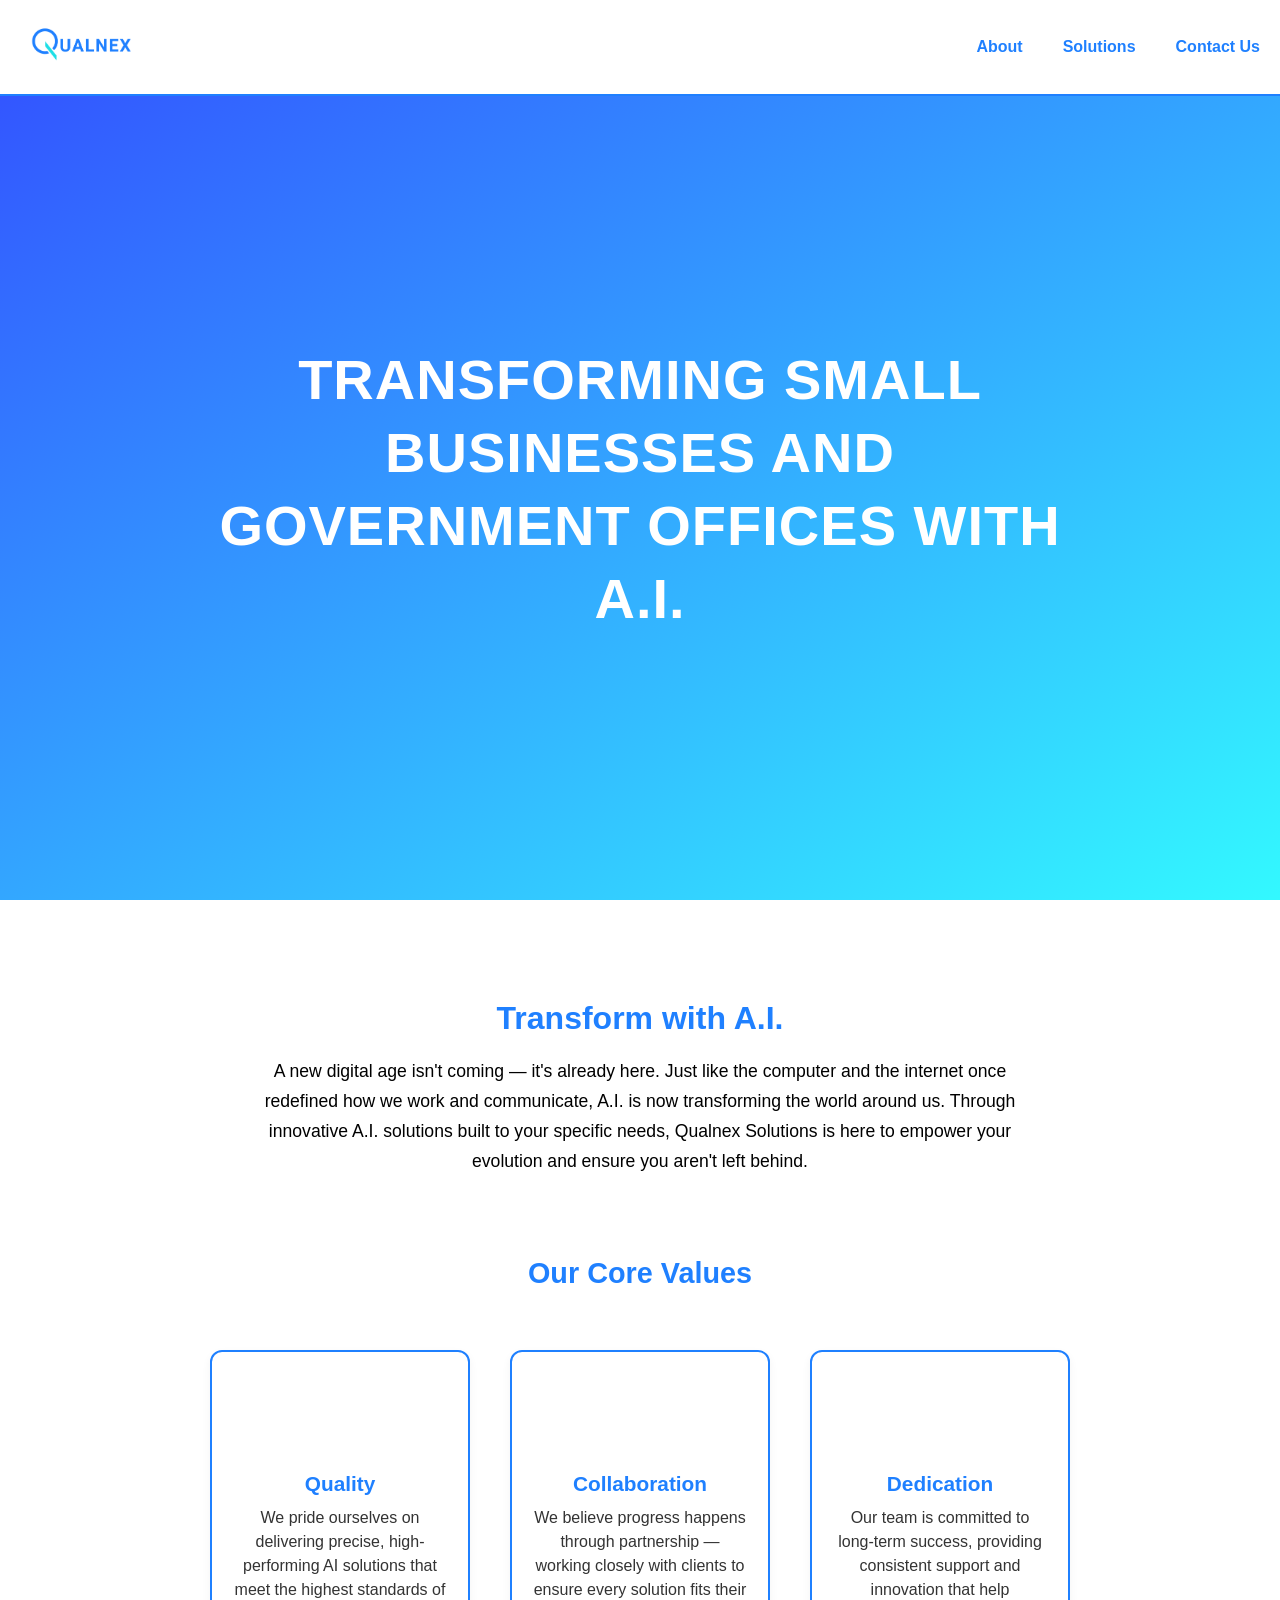
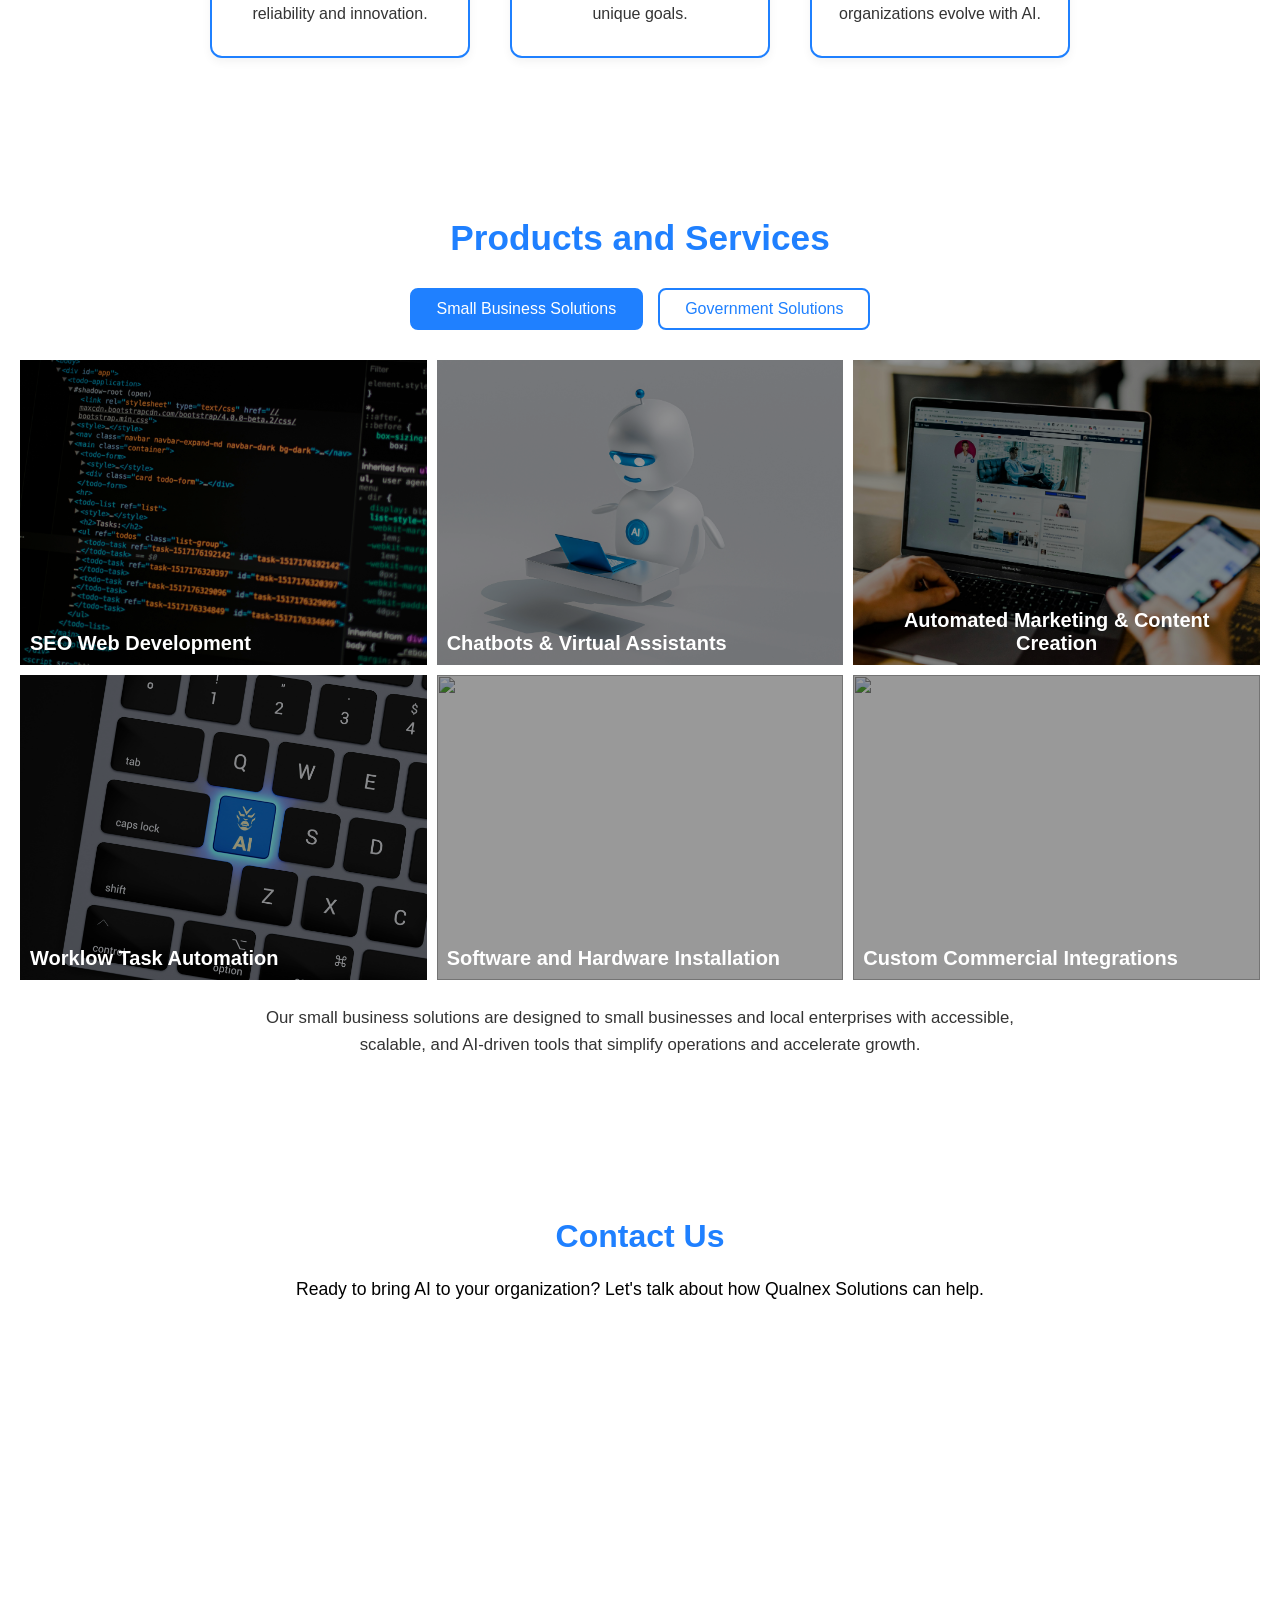
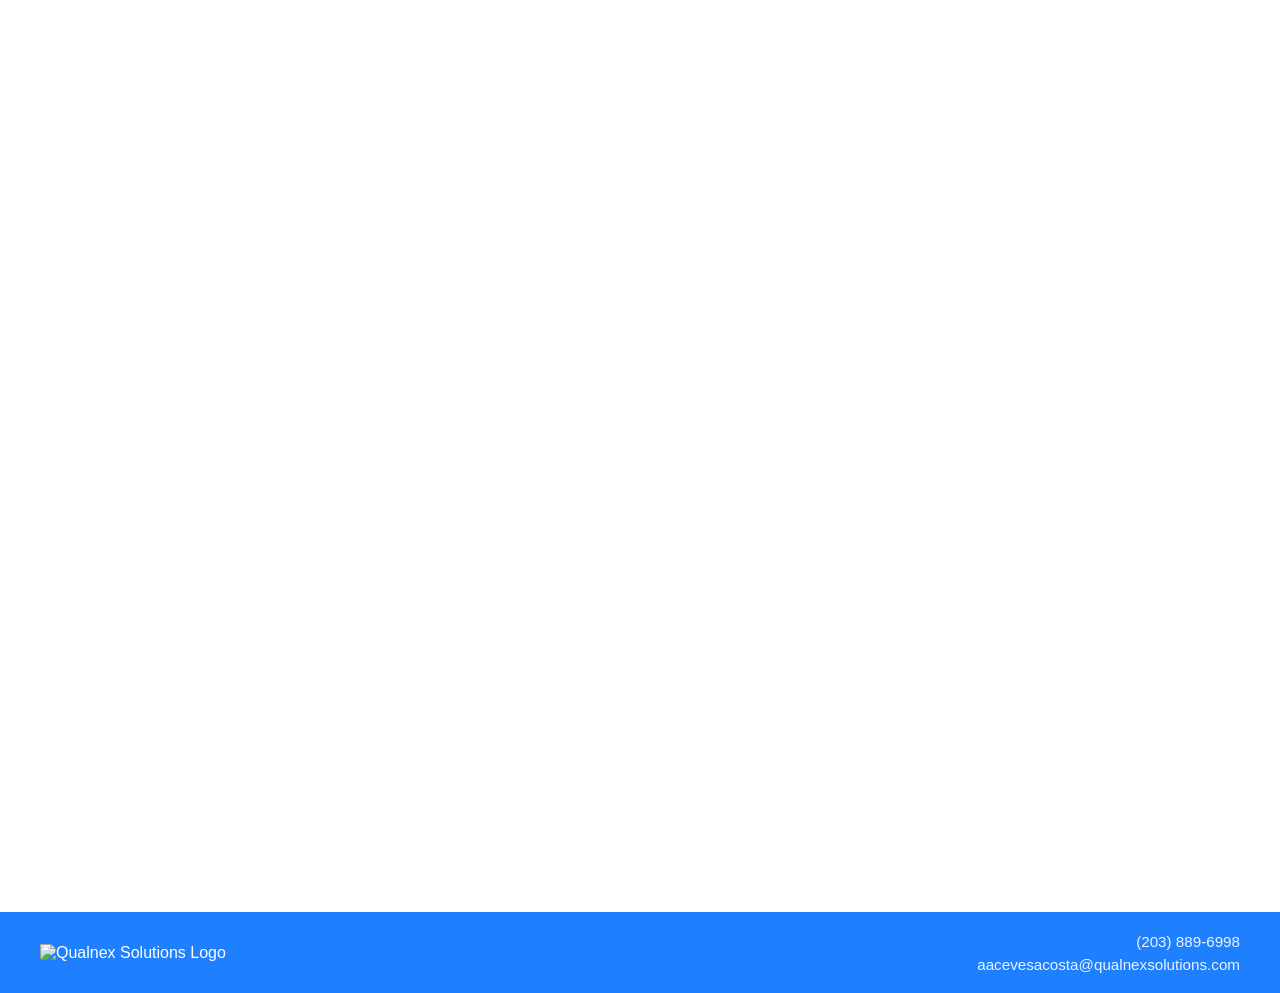
==== index.html @ d9e0ba89 "Update index.html" ====
<!DOCTYPE html>
<html lang="en">
<head>
    <meta charset="UTF-8">
    <meta name="viewport" content="width=device-width, initial-scale=1.0">
    <title>Qualnex Solutions</title>
  
    <!-- ✅ Font import -->
    <link rel="stylesheet" href="https://cdn.jsdelivr.net/gh/ArmSCII/mardoto/fonts.css">
  
    <!-- ✅ Your external stylesheet -->
    <link rel="stylesheet" href="style.css">
</head>
<body>

    <!-- ✅ Navigation Bar -->
    <nav>
      <div class="nav-logo">
        <a href="#home">
          <img src="qualnexlogo6.png" alt="Company Logo">
        </a>
      </div>
  
      <!-- 🍔 Hamburger Menu -->
      <div class="menu-toggle" id="mobile-menu">
        <span class="bar"></span>
        <span class="bar"></span>
        <span class="bar"></span>
      </div>
  
      <ul class="nav-menu">
        <li><a href="#about">About</a></li>
        <li><a href="#solutions">Solutions</a></li>
        <li><a href="#contact">Contact Us</a></li>
      </ul>
    </nav>
  
    
    <!-- ✅ Hero Section -->
    <section id="home" class="hero">
      <h1>TRANSFORMING SMALL BUSINESSES AND GOVERNMENT OFFICES WITH A.I.</h1>
      </section>
    
      <!-- ✅ Intro Section -->
      <section id = "about">
        <h2 class="about-header">Transform with A.I.</h2>
        <p class="about-text">
          A new digital age isn't coming — it's already here. 
          Just like the computer and the internet once redefined how we work and communicate, 
          A.I. is now transforming the world around us. Through innovative A.I. solutions built to your specific needs, Qualnex Solutions is here to empower your evolution and ensure you aren't left behind.
        </p>
  
        <!-- 🟦 Core Values (now part of About section) -->
        <div class="core-values">
          <h3 class="core-header">Our Core Values</h3>
  
          <div class="core-values-container">
            <!-- Quality -->
            <div class="core-value">
              <i data-lucide="award"></i>
              <h4>Quality</h4>
              <p>
                We pride ourselves on delivering precise, high-performing AI solutions that
                meet the highest standards of reliability and innovation.
              </p>
            </div>
  
            <!-- Collaboration -->
            <div class="core-value">
              <i data-lucide="users"></i>
              <h4>Collaboration</h4>
              <p>
                We believe progress happens through partnership — working closely with clients
                to ensure every solution fits their unique goals.
              </p>
            </div>
  
            <!-- Dedication -->
            <div class="core-value">
              <i data-lucide="target"></i>
              <h4>Dedication</h4>
              <p>
                Our team is committed to long-term success, providing consistent support
                and innovation that help organizations evolve with AI.
              </p>
            </div>
          </div>
        </div>
      </section>
  
      <section id="solutions" class="solutions-section">
        <h2 class="section-title">Products and Services</h2>
      
        <div class="tab-buttons">
          <button class="tab-btn active" onclick="showTab('small-business')">Small Business Solutions</button>
          <button class="tab-btn" onclick="showTab('government')">Government Solutions</button>
        </div>
      
        <!-- Small Business Solutions -->
        <div id="small-business" class="tab-content active">
          <div class="grid">
            <div class="grid-item"><img src="SB1.jpg"><div class="overlay"><span>SEO Web Development</span></div></div>
            <div class="grid-item"><img src="SB2.jpg"><div class="overlay"><span>Chatbots & Virtual Assistants</span></div></div>
            <div class="grid-item"><img src="SB3.jpg"><div class="overlay"><span>Automated Marketing & Content Creation</span></div></div>
            <div class="grid-item"><img src="SB4.jpg"><div class="overlay"><span>Worklow Task Automation</span></div></div>
            <div class="grid-item"><img src="SB5.jpg"><div class="overlay"><span>Software and Hardware Installation</span></div></div>
            <div class="grid-item"><img src="smallbusiness.jpg"><div class="overlay"><span>Custom Commercial Integrations</span></div></div>
          </div>
      
          <p class="description">
            Our small business solutions are designed to small businesses and local enterprises with accessible, scalable, and AI-driven tools that simplify operations and accelerate growth.
          </p>
        </div>
      
        <!-- Government Solutions -->
        <div id="government" class="tab-content">
          <div class="grid">
            <div class="grid-item"><img src="G1.jpg"><div class="overlay"><span>Automated Records Management</span></div></div>
            <div class="grid-item"><img src="G2.jpg"><div class="overlay"><span>A.I. Training Courses</span></div></div>
            <div class="grid-item"><img src="G3.jpg"><div class="overlay"><span>Cloud Data Management</span></div></div>
            <div class="grid-item"><img src="SB4.jpg"><div class="overlay"><span>Workflow Task Automation</span></div></div>
            <div class="grid-item"><img src="SB5.jpg"><div class="overlay"><span>Electronics and Hardware Procurement</span></div></div>
            <div class="grid-item"><img src="government.jpg"><div class="overlay"><span>Custom Federal Integrations</span></div></div>
          </div>
      
          <p class="description">
            Our government solutions leverage advanced automation, data security, and efficiency tools to streamline public service delivery and modernize operational infrastructure. We are also capable of delivering supply chain solutions for procurement of hardware and electronics.
          </p>
        </div>
      </section>
      
      <script>
        function showTab(tabName) {
          const tabs = document.querySelectorAll('.tab-content');
          const buttons = document.querySelectorAll('.tab-btn');
          
          tabs.forEach(tab => tab.classList.remove('active'));
          buttons.forEach(btn => btn.classList.remove('active'));
          
          document.getElementById(tabName).classList.add('active');
          event.target.classList.add('active');
        }
      </script>
  
  
      <!-- ✅ Contact Section -->
      <section id="contact" class="contact-section">
        <h2>Contact Us</h2>
        <p>
          Ready to bring AI to your organization? Let's talk about how Qualnex Solutions can help.
        </p>
  
        <div class="form-container">
          <iframe 
            src="https://docs.google.com/forms/d/e/1FAIpQLSccNahnPJWyBFLgOjuCUVl4hDj7IgmRnWN1Cm4XJrHPP1AEHA/viewform?embedded=true"
            frameborder="0"
            marginheight="0" 
            marginwidth="0"
            loading="lazy"
            allowfullscreen>
          </iframe>
        </div>
      </section>
  
      <!-- ✅ Footer -->
      <footer>
        <div class="footer-content">
          <div class="footer-logo">
            <img src="images/qualnexlogo6.png" alt="Qualnex Solutions Logo">
          </div>
          <div class="footer-contact">
            <p><i data-lucide="phone"></i> (203) 889-6998</p>
            <p><i data-lucide="mail"></i> aacevesacosta@qualnexsolutions.com</p>
          </div>
        </div>
      </footer>
    
      <script src="https://unpkg.com/lucide@latest"></script>
      <script>
        lucide.createIcons();
      </script>
  
      <script>
        const mobileMenu = document.getElementById('mobile-menu');
        const navMenu = document.querySelector('.nav-menu');
  
        mobileMenu.addEventListener('click', () => {
          mobileMenu.classList.toggle('active');
          navMenu.classList.toggle('active');
        });
  
        document.querySelectorAll('.nav-menu a').forEach(link => {
          link.addEventListener('click', () => {
            mobileMenu.classList.remove('active');
            navMenu.classList.remove('active');
          });
        });
      </script>
  
  </body>
  </html>
---- style.css ----
/* =============================
   🌐 Qualnex Solutions Stylesheet
   ============================= */

/* Reset */
* {
    margin: 0;
    padding: 0;
    box-sizing: border-box;
  }
  
  html {
    scroll-behavior: smooth;
  }
  
  body {
    font-family: "Mardoto", -apple-system, BlinkMacSystemFont, "Segoe UI", Roboto, Helvetica, Arial, sans-serif;
    background-color: white;
    color: #000;
  }
  
  /* ✅ Navigation Bar */
  nav {
    display: flex;
    align-items: center;
    justify-content: space-between;
    background-color: white;
    padding: 10px 20px;
    border-bottom: 2px solid #1f80ff;
    position: fixed;
    top: 0;
    left: 0;
    width: 100%;
    z-index: 1000;
  }
  
  .nav-logo img {
    height: 70px;
    width: auto;
  }
  
  /* ✅ Navigation Links */
  .nav-menu {
    display: flex;
    align-items: center;
    gap: 40px;
    list-style: none;
    margin: 0;
    padding: 0;
  }
  
  .nav-menu a {
    text-decoration: none;
    color: #1f80ff;
    font-weight: 600;
    font-size: 1rem;
    transition: color 0.3s ease, border-bottom 0.3s ease;
    border-bottom: 2px solid transparent;
    padding-bottom: 3px;
  }
  
  .nav-menu a:hover {
    color: #1edfe6;
    border-bottom: 2px solid #1edfe6;
  }
  
  /* ✅ Hamburger Menu */
  .menu-toggle {
    display: none;
    flex-direction: column;
    cursor: pointer;
    gap: 5px;
  }
  
  .bar {
    height: 3px;
    width: 25px;
    background-color: #1f80ff;
    border-radius: 5px;
    transition: all 0.3s ease;
  }
  
  /* ✅ Responsive Navigation */
  @media (max-width: 768px) {
    .menu-toggle {
      display: flex;
    }
  
    .nav-menu {
      position: absolute;
      top: 80px;
      left: 0;
      width: 100%;
      background-color: white;
      flex-direction: column;
      align-items: center;
      gap: 20px;
      padding: 20px 0;
      border-top: 2px solid #1f80ff;
      display: none;
    }
  
    .nav-menu.active {
      display: flex;
    }
  
    .menu-toggle.active .bar:nth-child(2) {
      opacity: 0;
    }
  
    .menu-toggle.active .bar:nth-child(1) {
      transform: translateY(8px) rotate(45deg);
    }
  
    .menu-toggle.active .bar:nth-child(3) {
      transform: translateY(-8px) rotate(-45deg);
    }
  }
  
  /* ✅ Hero Section */
  .hero {
    margin-top: 80px;
    position: relative;
    width: 100%;
    height: calc(100vh - 80px);
    display: flex;
    flex-direction: column;
    justify-content: center;
    align-items: center;
    text-align: center;
    padding: 0 20px;
    overflow: hidden;
  }
  
  /* Background image layer */
  .hero::after {
    content: "";
    position: absolute;
    inset: 0;
    background-image: url("images/websitebannerQS_NASA.jpg");
    background-size: cover;
    background-position: center;
    filter: brightness(2);
    z-index: 0;
  }
  
  /* Gradient overlay */
  .hero::before {
    content: "";
    position: absolute;
    inset: 0;
    background: linear-gradient(to bottom right, rgba(0, 42, 255, 0.8), rgba(0, 247, 255, 0.8));
    z-index: 1;
    pointer-events: none;
  }
  
  /* Hero text */
  .hero h1 {
    position: relative;
    z-index: 2;
    color: white;
    font-size: 3.5rem;
    font-weight: 800;
    letter-spacing: 1px;
    max-width: 900px;
    line-height: 1.3;
    text-transform: uppercase;
  }
  
  @media (max-width: 900px) {
    .hero h1 {
      font-size: 2.2rem;
      line-height: 1.4;
    }
  }
  
  /* ✅ About Section */
  #about {
    background-color: white;
    padding: 100px 20px;
    text-align: center;
    max-width: 900px;
    margin: 0 auto;
  }
  
  .about-header {
    color: #1f80ff;
    font-size: 2rem;
    margin-bottom: 20px;
  }
  
  .about-text {
    color: #000;
    font-size: 1.1rem;
    line-height: 1.7;
    max-width: 800px;
    margin: 0 auto;
  }
  
  .core-values {
    margin-top: 80px;
  }
  
  @media (max-width: 768px) {
    .core-values {
      margin-top: 50px;
    }
  }
  
  /* ✅ Core Values */
  .core-header {
    font-size: 1.8rem;
    color: #1f80ff;
    margin-bottom: 60px;
  }
  
  .core-values-container {
    display: flex;
    justify-content: space-around;
    flex-wrap: wrap;
    gap: 40px;
  }
  
  .core-value {
    flex: 1;
    max-width: 300px;
    min-width: 250px;
    background-color: #fff;
    border: 2px solid #1f80ff;
    border-radius: 12px;
    padding: 30px 20px;
    box-shadow: 0 4px 10px rgba(0, 0, 0, 0.05);
    transition: transform 0.3s ease, box-shadow 0.3s ease, border-color 0.3s ease;
    display: flex;
    flex-direction: column;
    align-items: center;
    justify-content: center;
    text-align: center;
  }
  
  .core-value:hover {
    transform: translateY(-5px);
    box-shadow: 0 8px 20px rgba(0, 0, 0, 0.1);
    border-color: #1edfe6;
  }
  
  .core-value i[data-lucide] {
    width: 70px;
    height: 70px;
    stroke: #1f80ff;
    stroke-width: 2;
    margin-bottom: 20px;
  }
  
  .core-value h4 {
    font-size: 1.3rem;
    color: #1f80ff;
    margin-bottom: 10px;
  }
  
  .core-value p {
    font-size: 1rem;
    color: #333;
    line-height: 1.5;
  }
  
  @media (max-width: 768px) {
    .core-values-container {
      flex-direction: column;
      align-items: center;
    }
  
    .core-value {
      max-width: 90%;
    }
  }
  
  /* ✅ Solutions Section */
  .solutions-section {
    background-color: white;
    padding: 60px 20px;
    text-align: center;
  }
  
  .section-title {
    color: #1f80ff;
    font-size: 2.2rem;
    margin-bottom: 30px;
  }
  
  /* Tab Buttons */
  .tab-buttons {
    margin-bottom: 30px;
    display: flex;
    justify-content: center;
    flex-wrap: wrap;
    gap: 15px;
  }
  
  .tab-btn {
    background-color: transparent;
    border: 2px solid #1f80ff;
    color: #1f80ff;
    padding: 10px 25px;
    font-size: 1rem;
    cursor: pointer;
    border-radius: 8px;
    transition: all 0.3s ease;
  }
  
  .tab-btn.active,
  .tab-btn:hover {
    background-color: #1f80ff;
    color: white;
  }
  
  /* Tab Content */
  .tab-content {
    display: none;
  }
  
  .tab-content.active {
    display: block;
  }
  
  /* Grid Layout */
  .grid {
    display: grid;
    grid-template-columns: repeat(3, 1fr);
    gap: 10px;
    margin-bottom: 25px;
  }
  
  .grid-item {
    position: relative;
    overflow: hidden;
    border-radius: 0px;
    aspect-ratio: 4 / 3;
  }
  
  .grid-item img {
    width: 100%;
    height: 100%;
    object-fit: cover;
    display: block;
  }
  
  .overlay {
    position: absolute;
    bottom: 0;
    left: 0;
    width: 100%;
    height: 100%;
    background: rgba(0, 0, 0, 0.4);
    color: white;
    display: flex;
    align-items: flex-end;
    justify-content: flex-start;
    padding: 10px;
    font-size: 1.25rem;
    font-weight: bold;
    transition: background 0.3s ease;
  }
  
  .grid-item:hover .overlay {
    background: rgba(0, 0, 0, 0.6);
  }
  
  .description {
    max-width: 800px;
    margin: 0 auto;
    color: #333;
    font-size: 1.05rem;
    line-height: 1.6;
  }
  
  /* Responsive Layout */
  @media (max-width: 992px) {
    .grid {
      grid-template-columns: repeat(2, 1fr);
    }
  
    .section-title {
      font-size: 2rem;
    }
  
    .tab-btn {
      font-size: 0.95rem;
      padding: 8px 20px;
    }
  }
  
  @media (max-width: 600px) {
    .tab-buttons {
      display: grid;
      grid-template-columns: 1fr 1fr;
      gap: 10px;
      max-width: 500px;
      margin: 0 auto 30px;
    }
  
    .tab-btn {
      width: 100%;
      font-size: 1rem;
      padding: 12px 0;
      border-radius: 10px;
    }
  
    .grid {
      grid-template-columns: 1fr;
    }
  
    .section-title {
      font-size: 1.7rem;
    }
  
    .description {
      font-size: 1rem;
      padding: 0 10px;
    }
  }
  
  /* ✅ Contact Section */
  .contact-section {
    background-color: white;
    padding: 100px 20px;
    text-align: center;
  }
  
  .contact-section h2 {
    color: #1f80ff;
    font-size: 2rem;
    margin-bottom: 20px;
  }
  
  .contact-section p {
    color: #000;
    font-size: 1.1rem;
    max-width: 700px;
    margin: 0 auto 40px auto;
    line-height: 1.6;
  }
  
  /* Form Container */
  .form-container {
    position: relative;
    width: 100%;
    max-width: 800px;
    margin: 0 auto;
    aspect-ratio: 3 / 4;
    overflow: hidden;
    border-radius: 10px;
  }
  
  .form-container iframe {
    position: absolute;
    top: 0;
    left: 0;
    width: 100%;
    height: 100%;
    border: none;
  }
  
  @media (max-width: 768px) {
    .form-container {
      aspect-ratio: 3 / 5;
    }
  }
  
  @media (max-width: 480px) {
    .form-container {
      aspect-ratio: 2 / 3;
    }
  }
  
  /* ✅ Footer */
  footer {
    background-color: #1f80ff;
    color: white;
    padding: 15px 20px;
    border-top: 2px solid white;
  }
  
  .footer-content {
    display: flex;
    justify-content: space-between;
    align-items: center;
    max-width: 1200px;
    margin: 0 auto;
  }
  
  .footer-logo img {
    height: 60px;
    width: auto;
  }
  
  .footer-contact {
    text-align: right;
  }
  
  .footer-contact p {
    margin: 5px 0;
    display: flex;
    align-items: center;
    justify-content: flex-end;
    gap: 10px;
    font-size: 0.95rem;
    font-weight: 400;
    opacity: 0.9;
  }
  
  .footer-contact i[data-lucide] {
    width: 18px;
    height: 18px;
    stroke: white;
    stroke-width: 2;
    opacity: 0.9;
  }
  
  @media (max-width: 600px) {
    .footer-content {
      flex-direction: column;
      text-align: center;
      gap: 10px;
    }
  
    .footer-contact {
      text-align: center;
    }
  }
  
  section {
    scroll-margin-top: 80px;
  }
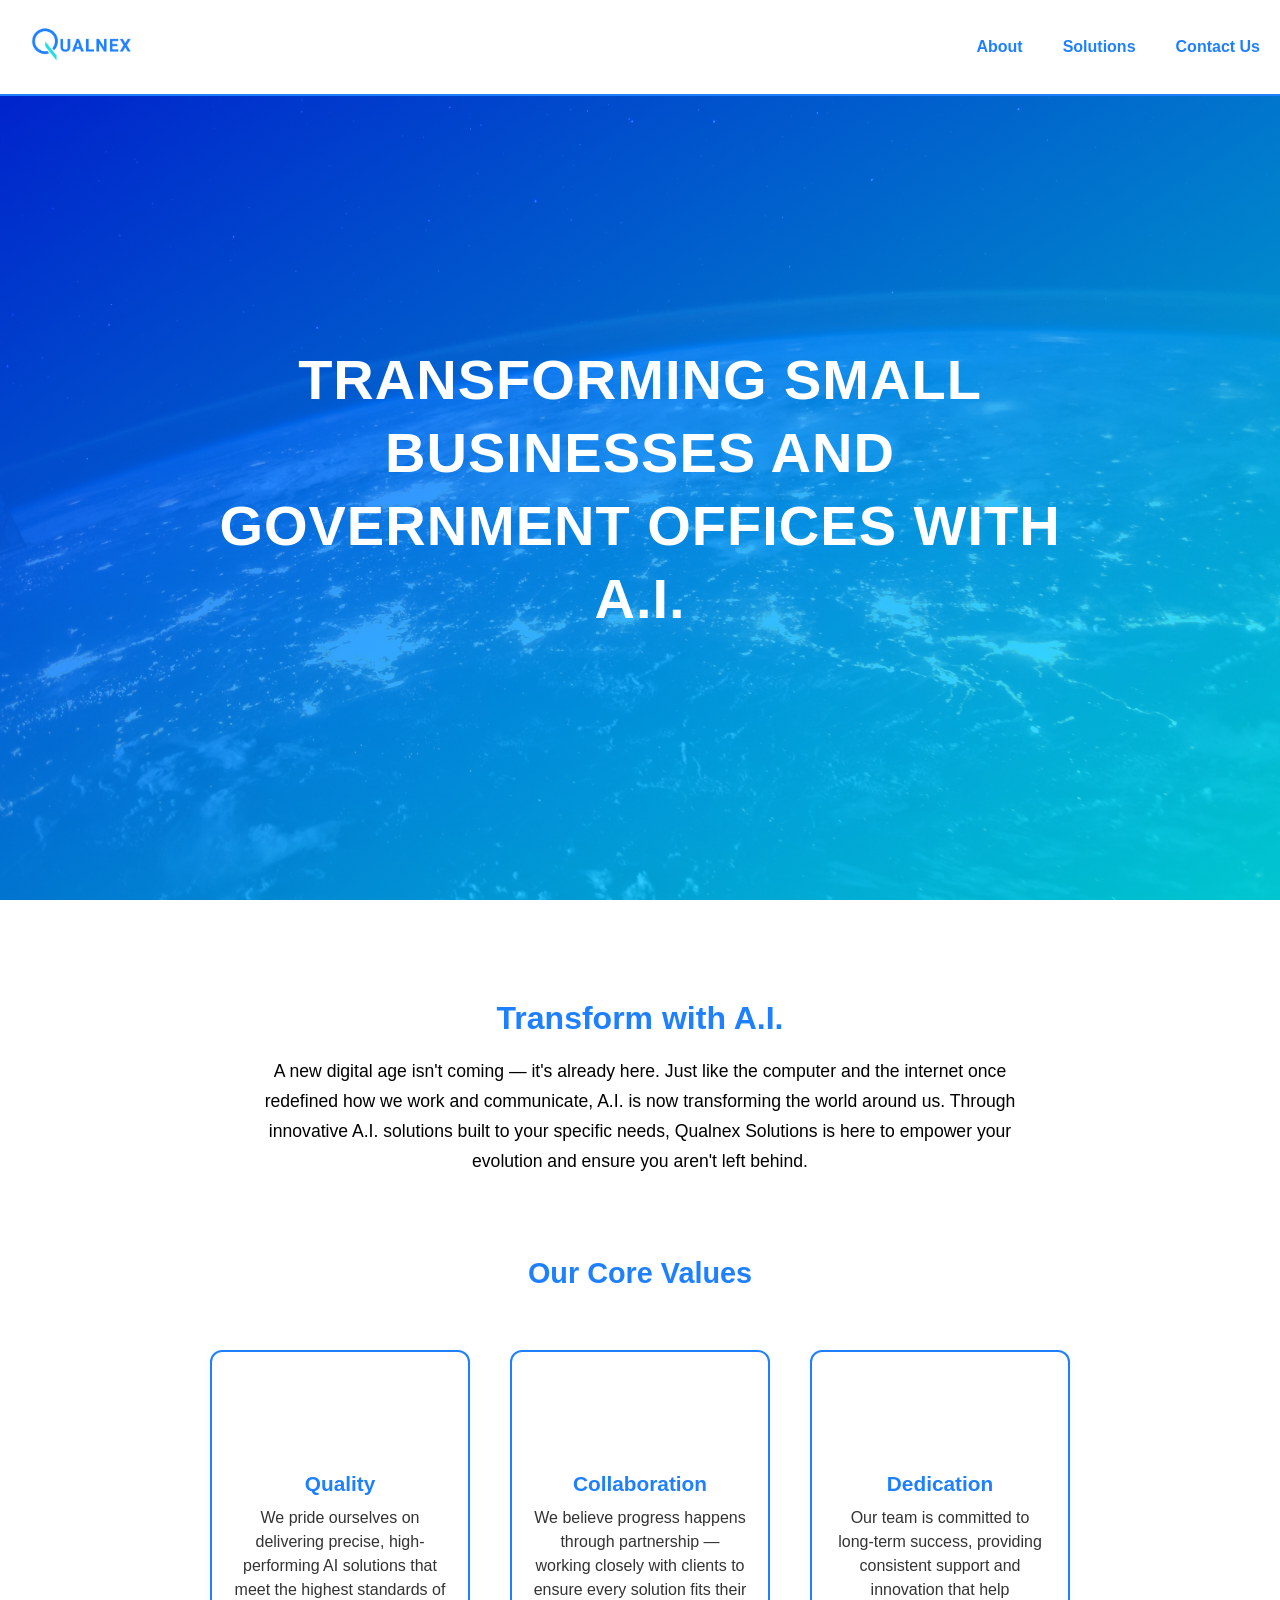
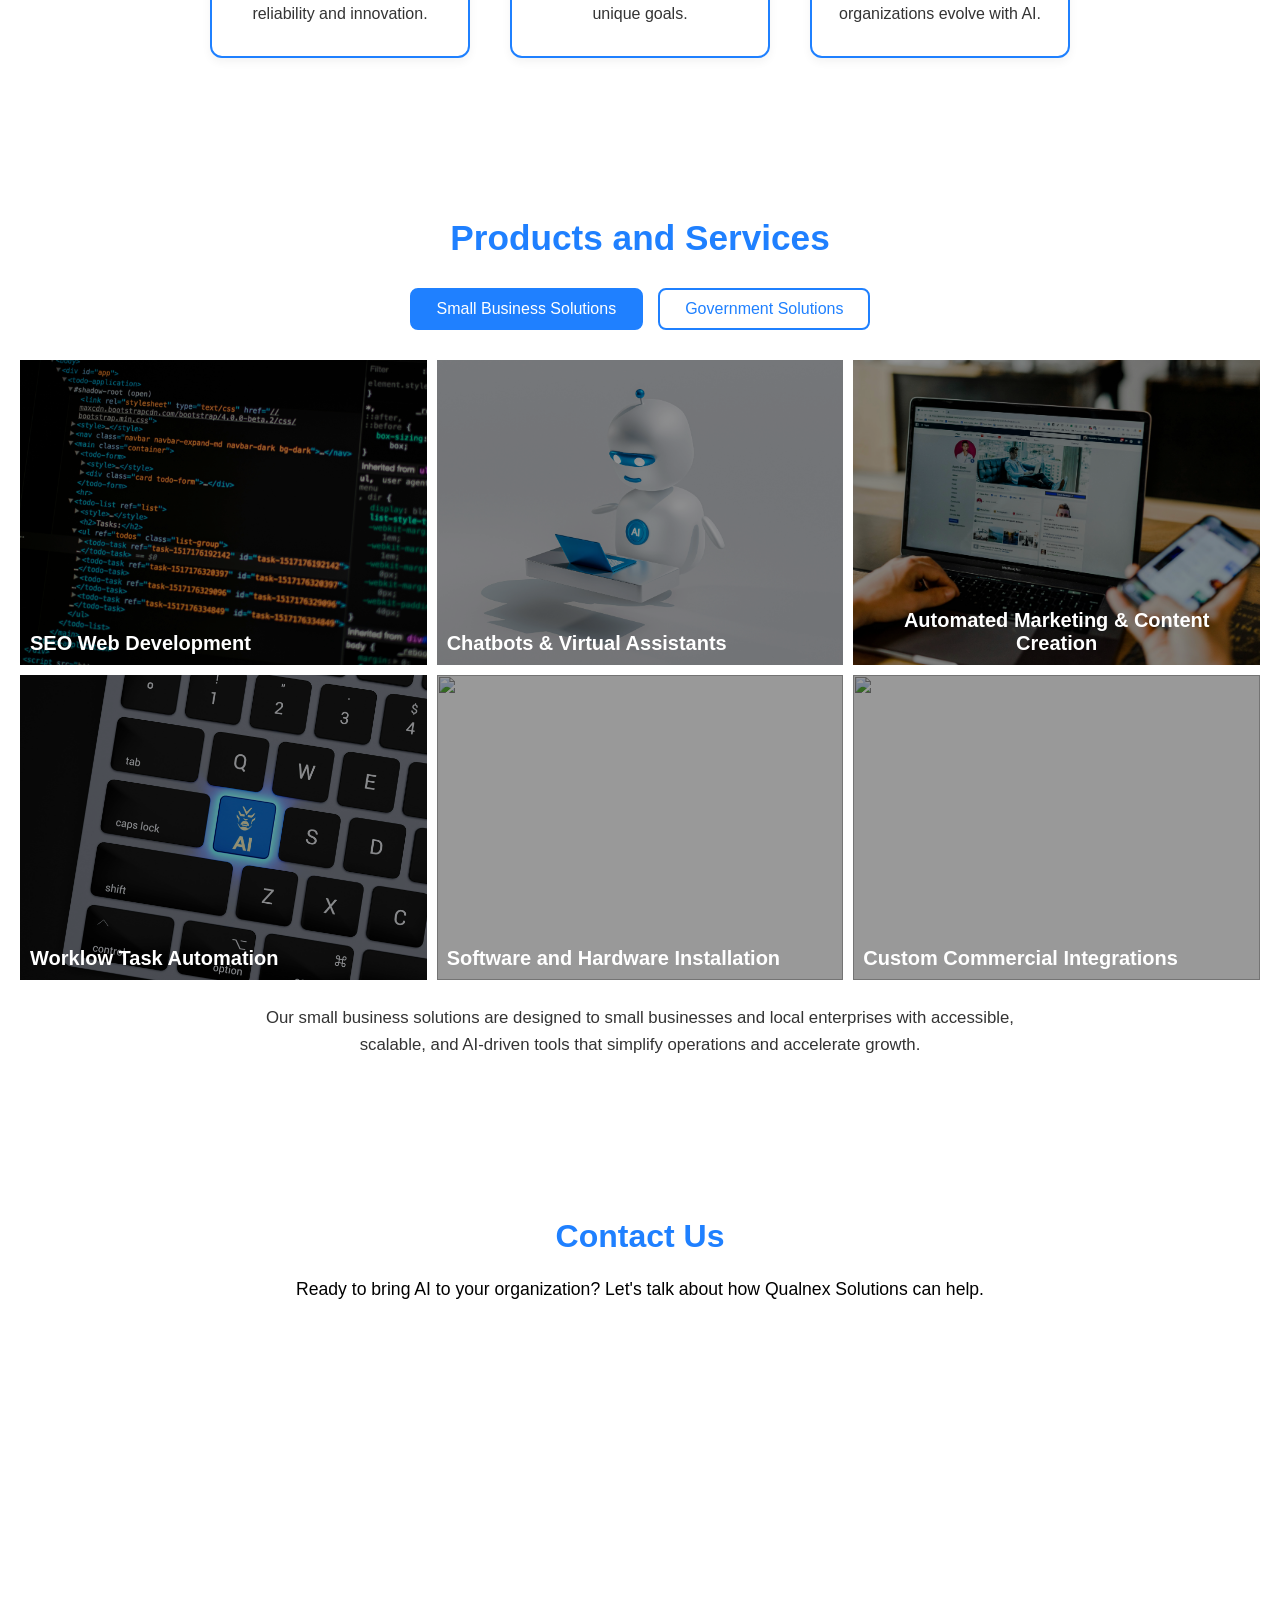
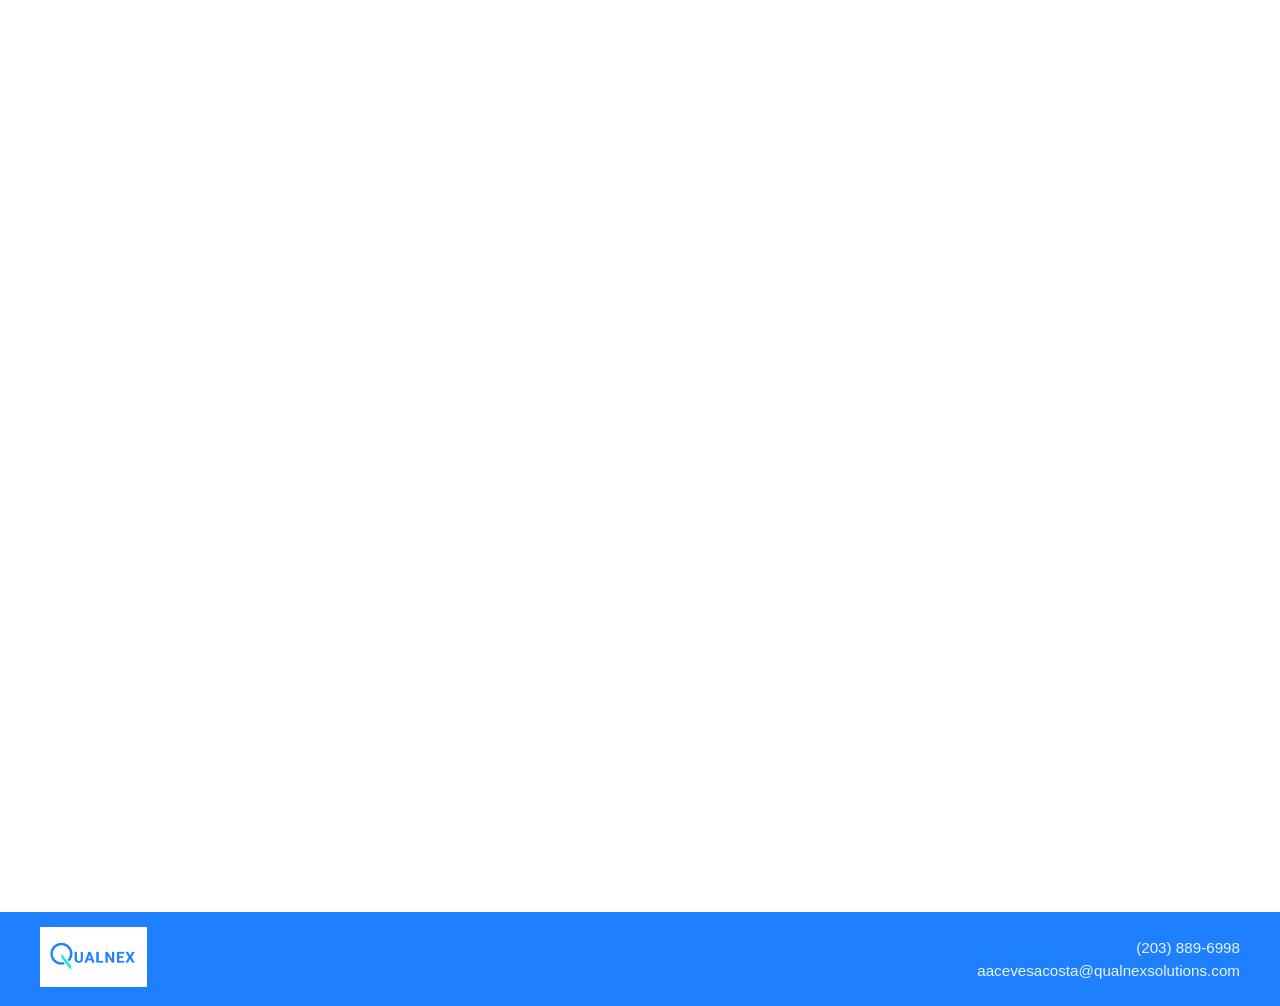
==== commit c3013e6c: "Update index.html" ====
--- a/index.html
+++ b/index.html
@@ -166,7 +166,7 @@
       <footer>
         <div class="footer-content">
           <div class="footer-logo">
-            <img src="images/qualnexlogo6.png" alt="Qualnex Solutions Logo">
+            <img src="qualnexlogo6.png" alt="Qualnex Solutions Logo">
           </div>
           <div class="footer-contact">
             <p><i data-lucide="phone"></i> (203) 889-6998</p>
--- a/style.css
+++ b/style.css
@@ -137,7 +137,7 @@
     content: "";
     position: absolute;
     inset: 0;
-    background-image: url("images/websitebannerQS_NASA.jpg");
+    background-image: url("websitebannerQS_NASA.jpg");
     background-size: cover;
     background-position: center;
     filter: brightness(2);
@@ -532,4 +532,4 @@
   section {
     scroll-margin-top: 80px;
   }
-  +  
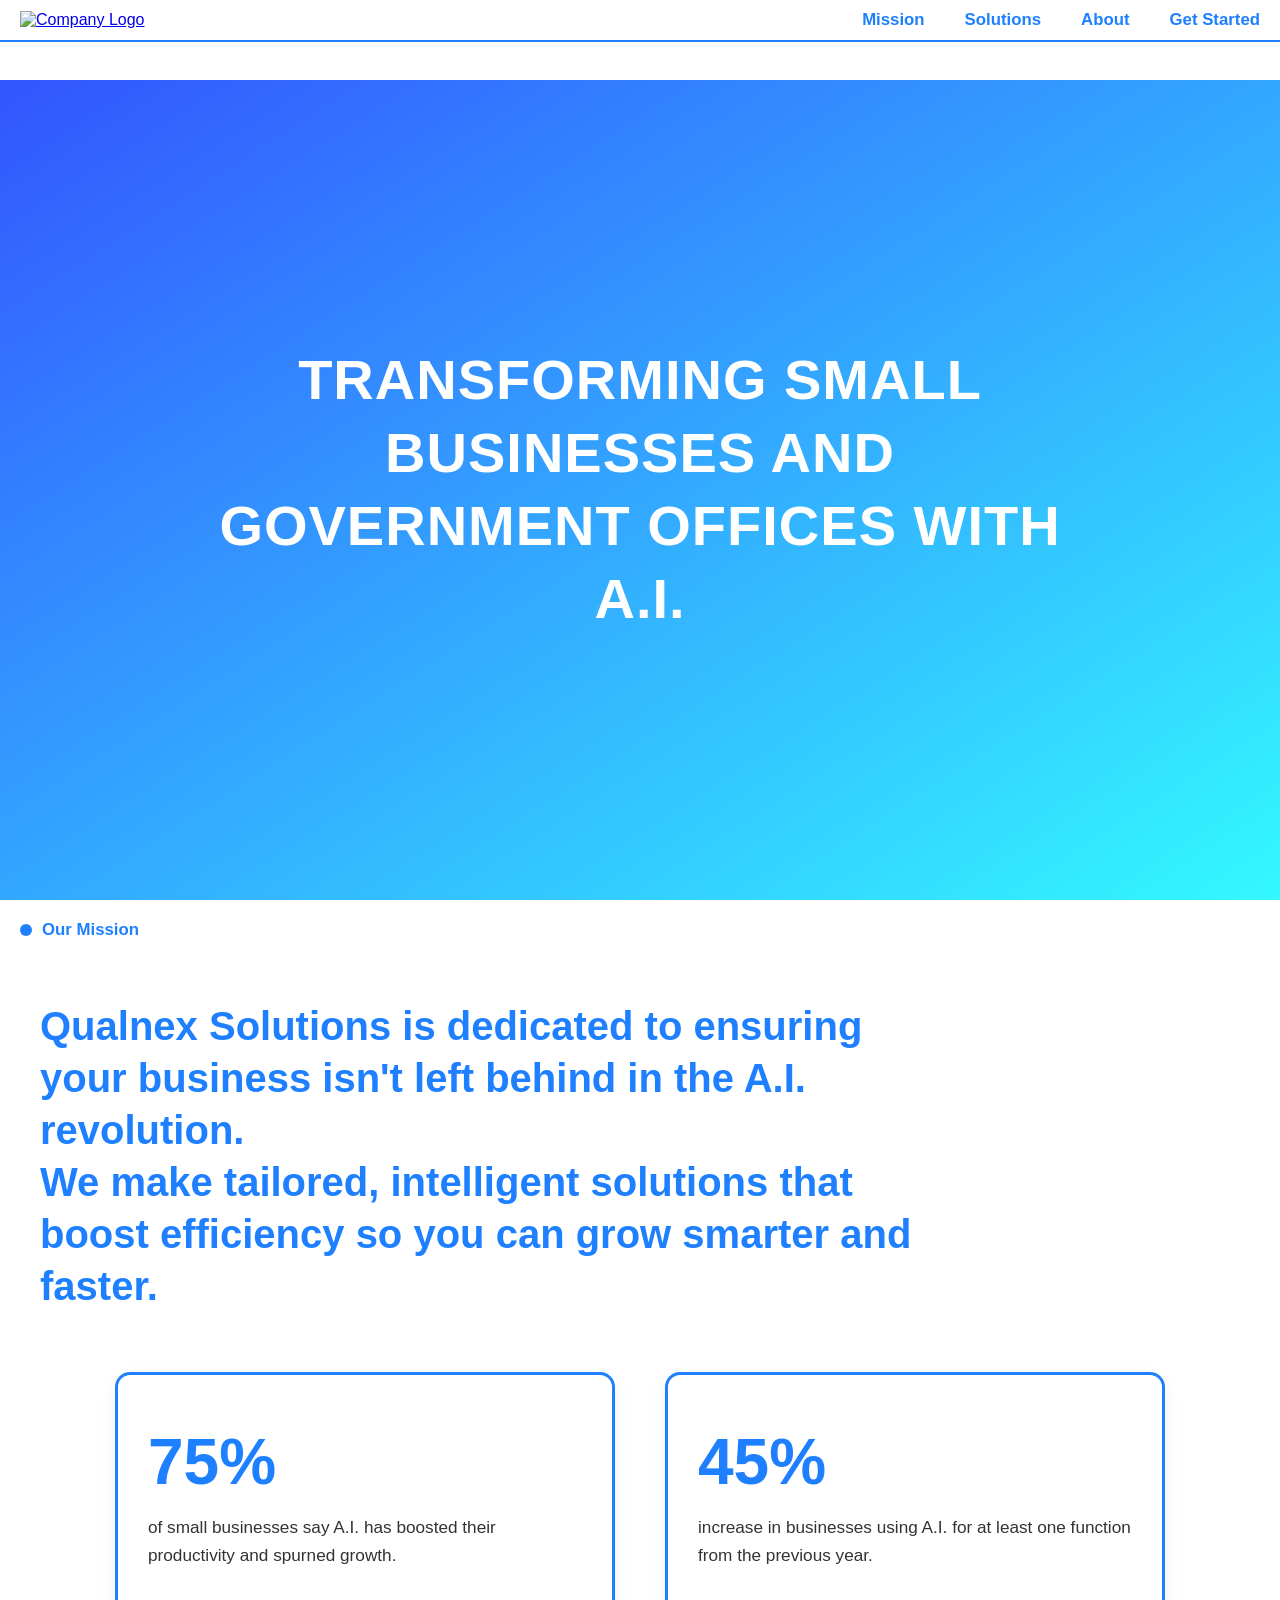
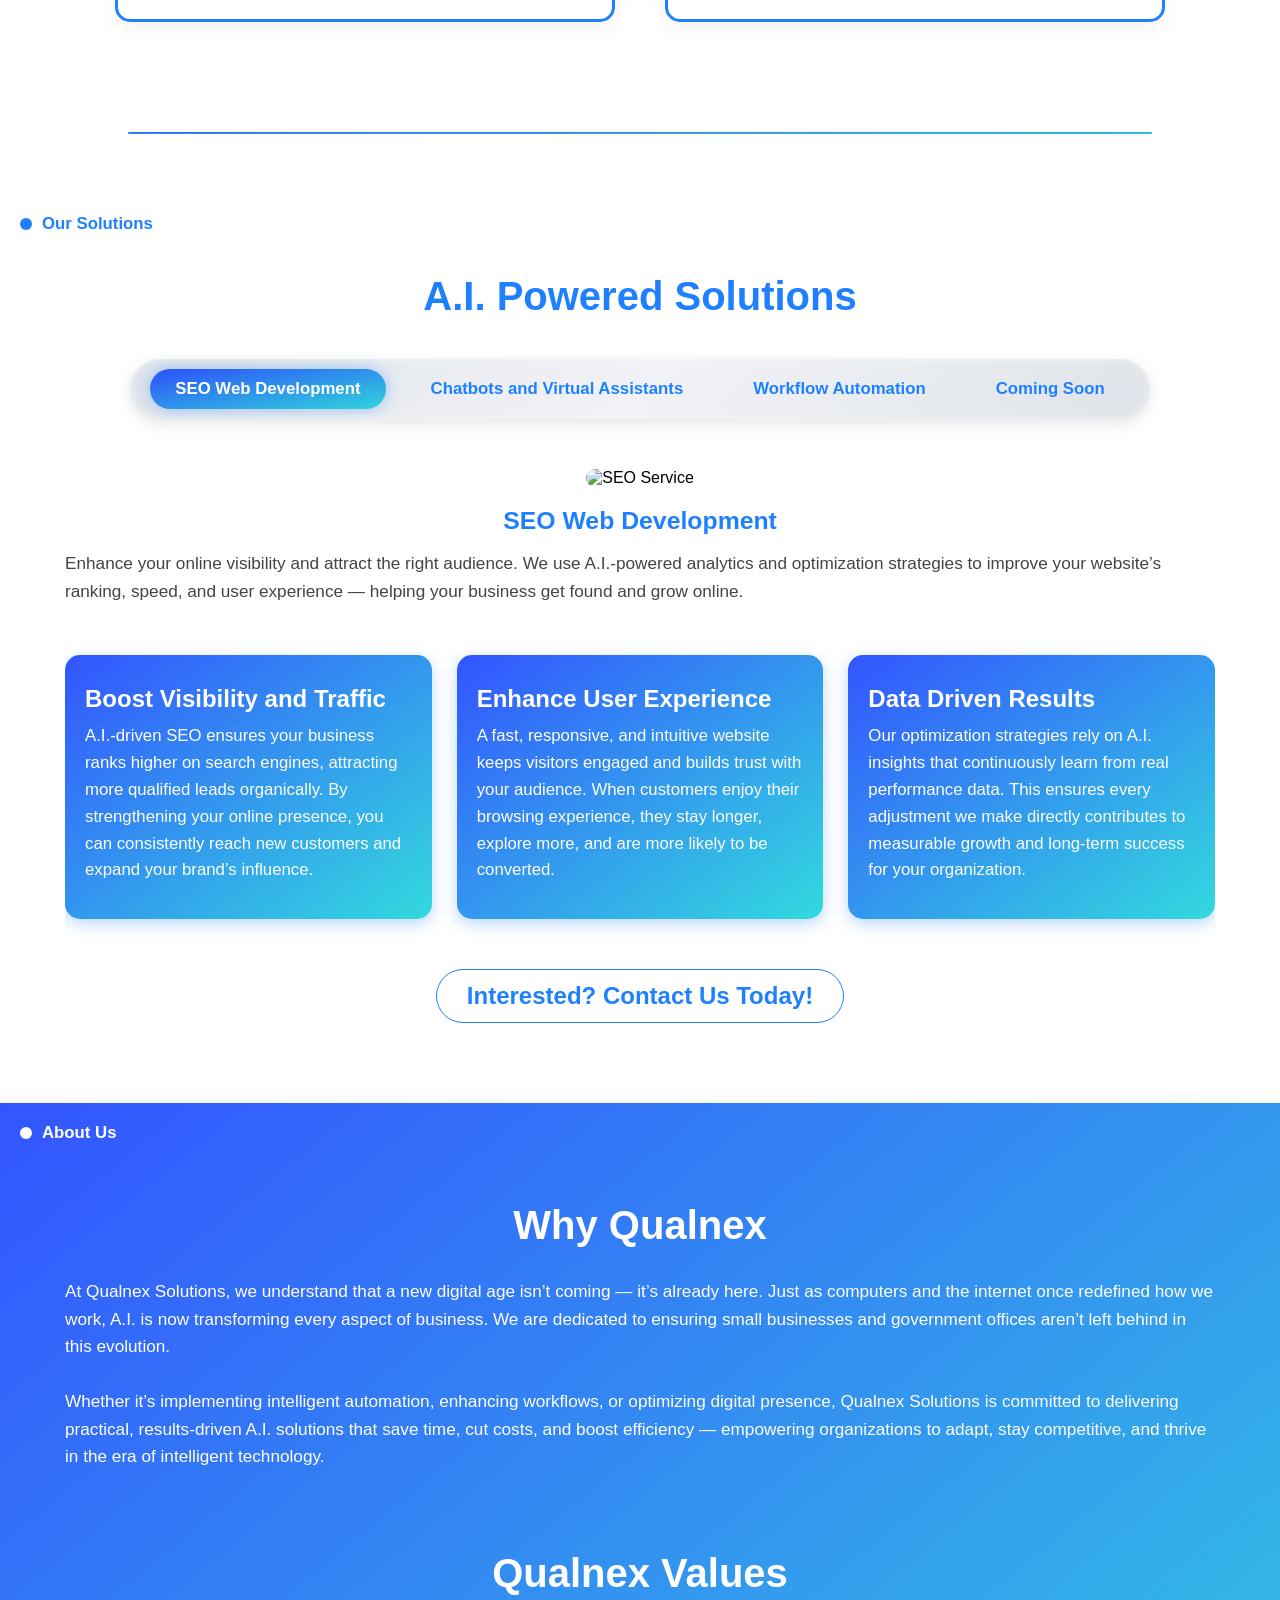
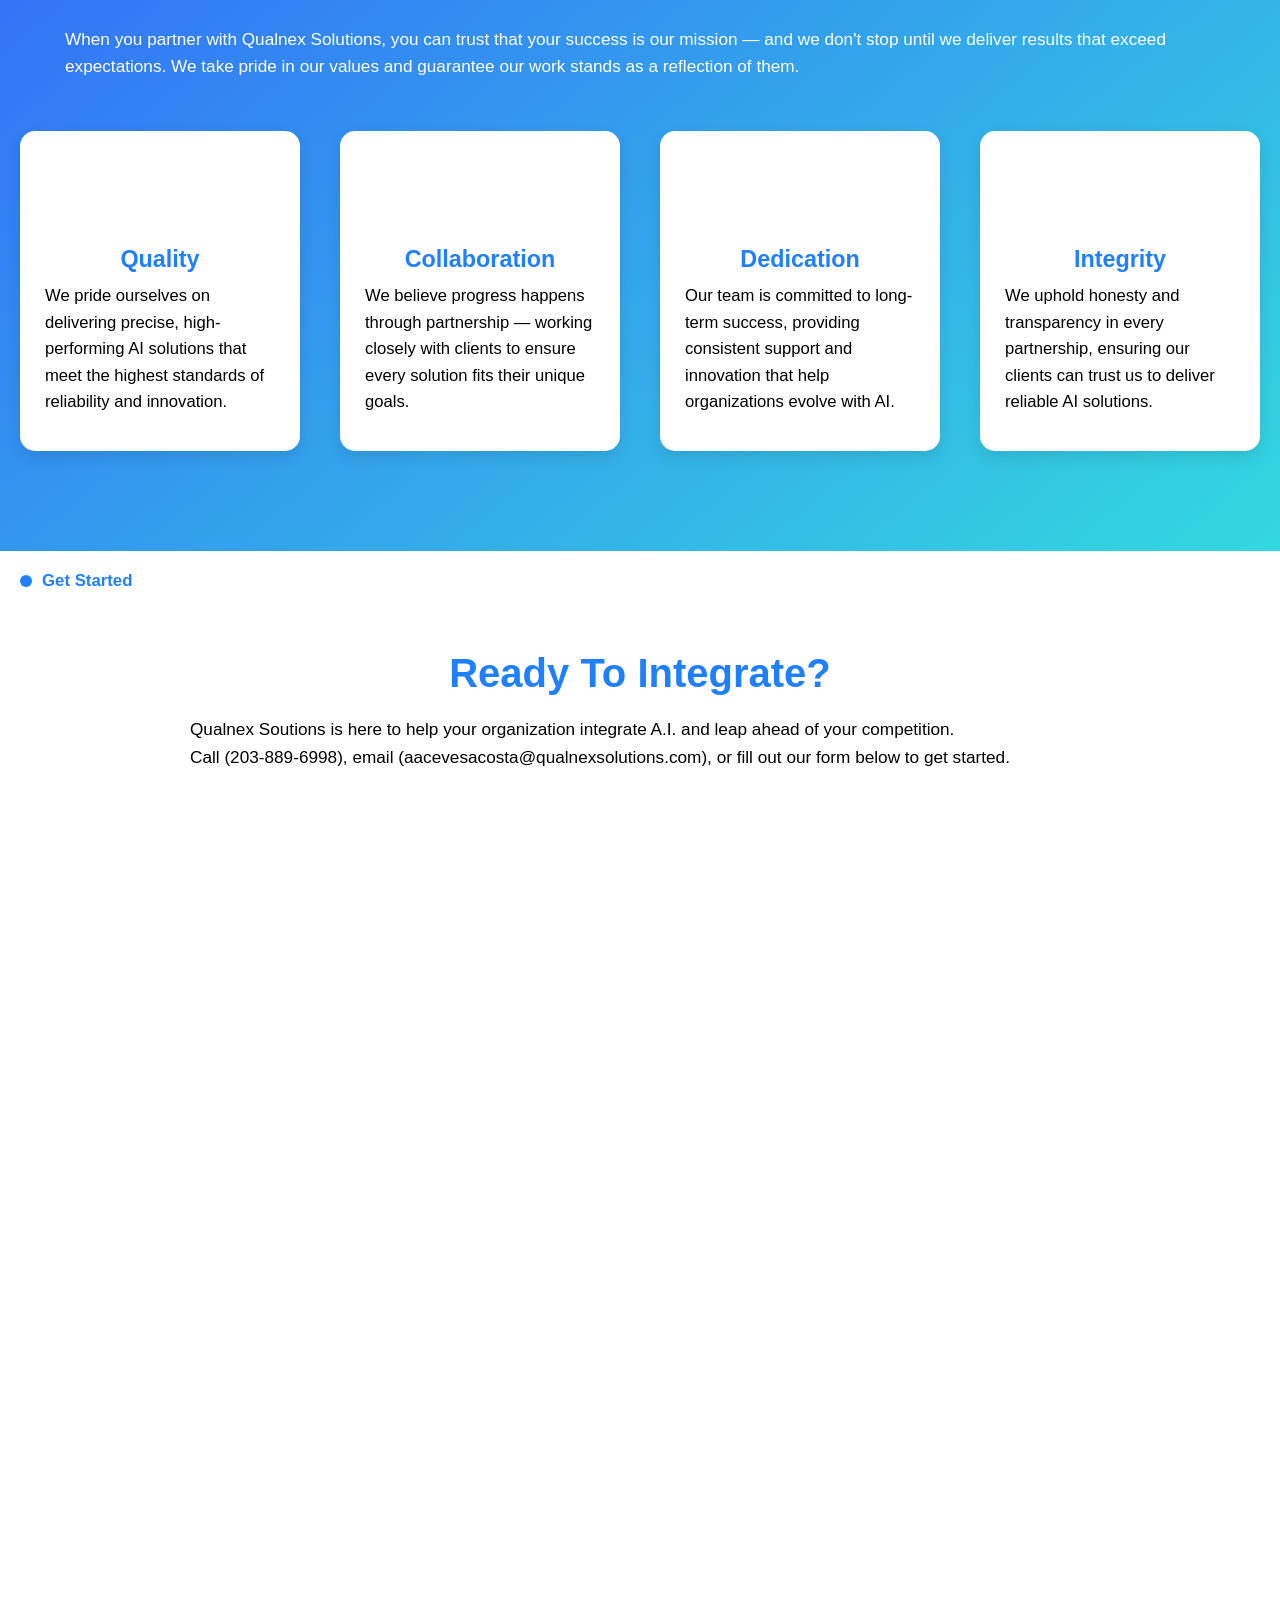
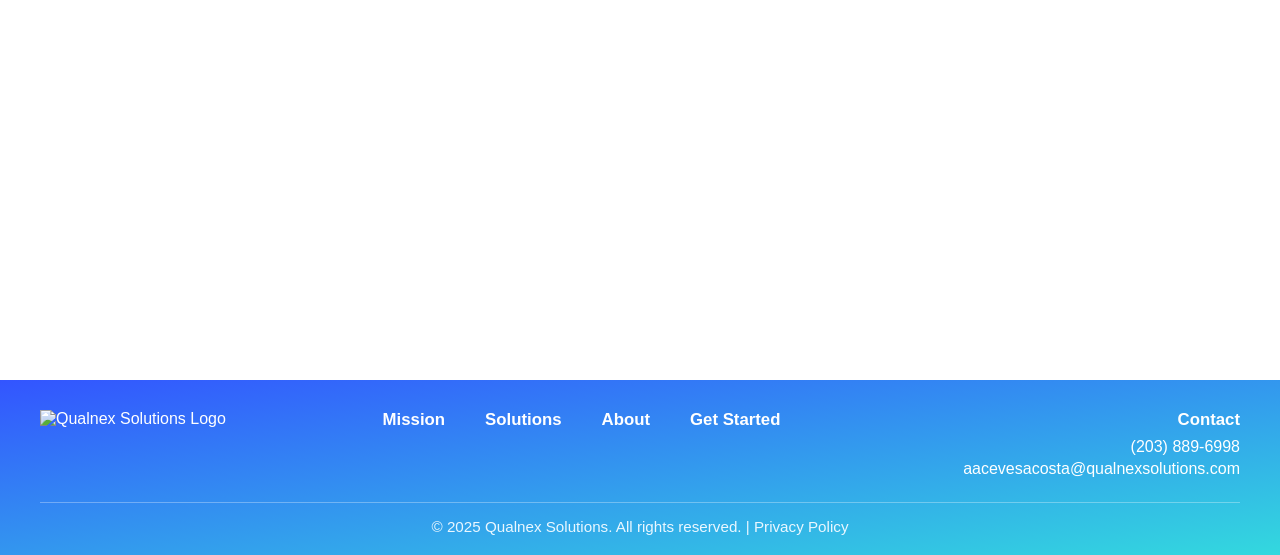
==== commit b6cc5ed6: "Update index.html" ====
--- a/index.html
+++ b/index.html
@@ -10,6 +10,21 @@
   
     <!-- ✅ Your external stylesheet -->
     <link rel="stylesheet" href="style.css">
+
+    <!-- 🌐 Site icon / favicon -->
+    <link rel="icon" type="image/png" href="favicon2.png">
+    <link rel="apple-touch-icon" href="favicon2.png">
+    <meta name="theme-color" content="#ffffff">
+
+    <!-- 🧩 Structured data for Google (lets your logo appear in search results) -->
+    <script type="application/ld+json">
+    {
+      "@context": "https://schema.org",
+      "@type": "Organization",
+      "url": "https://qualnexsolutions.com",
+      "logo": "https://qualnexsolutions.com/favicon.png"
+    }
+    </script>
 </head>
 <body>
 
@@ -17,7 +32,7 @@
     <nav>
       <div class="nav-logo">
         <a href="#home">
-          <img src="qualnexlogo6.png" alt="Company Logo">
+          <img src="images/qualnexlogo6.png" alt="Company Logo">
         </a>
       </div>
   
@@ -29,9 +44,10 @@
       </div>
   
       <ul class="nav-menu">
+        <li><a href="#mission">Mission</a></li>
+        <li><a href="#solutions">Solutions</a></li>
         <li><a href="#about">About</a></li>
-        <li><a href="#solutions">Solutions</a></li>
-        <li><a href="#contact">Contact Us</a></li>
+        <li><a href="#contact">Get Started</a></li>
       </ul>
     </nav>
   
@@ -40,19 +56,173 @@
     <section id="home" class="hero">
       <h1>TRANSFORMING SMALL BUSINESSES AND GOVERNMENT OFFICES WITH A.I.</h1>
       </section>
-    
+
+
+            <!-- ✅ Our Mission Section -->
+      <section id="mission">
+        <div class="section-label">
+          <span class="dot"></span>
+          <h4>Our Mission</h4>
+        </div>
+        <div class="mission-container">
+          <p class="mission-tagline">
+            Qualnex Solutions is dedicated to ensuring your business isn't left behind in the A.I. revolution.
+            <br>We make tailored, intelligent solutions that boost efficiency so you can grow smarter and faster.
+          </p>
+
+          <div class="mission-stats">
+            <div class="mission-box">
+              <h2>75%</h2>
+              <p>of small businesses say A.I. has boosted their productivity and spurned growth.</p>
+            </div>
+            <div class="mission-box">
+              <h2>45%</h2>
+              <p>increase in businesses using A.I. for at least one function from the previous year.</p>
+            </div>
+          </div>
+        </div>
+      </section>
+
+      <hr class="section-divider">
+
+      <section id= "solutions" class="services-section">
+        <div class="section-label">
+          <span class="dot"></span>
+          <h4>Our Solutions</h4>
+        </div>
+        <h2 class="services-header">A.I. Powered Solutions</h2>
+
+        <div class="services-nav">
+          <button class="nav-btn active" data-section="seo">SEO Web Development</button>
+          <button class="nav-btn" data-section="chatbots">Chatbots and Virtual Assistants</button>
+          <button class="nav-btn" data-section="assistants">Workflow Automation</button>
+          <button class="nav-btn" data-section="coming">Coming Soon</button>
+        </div>
+
+        <div class="service-content">
+          <!-- SEO Section -->
+          <div class="service-item active" id="seo">
+            <img src="images/Screenshot 2025-10-29 at 5.08.49 PM.png" alt="SEO Service">
+            <h3>SEO Web Development</h3>
+            <p>Enhance your online visibility and attract the right audience. We use A.I.-powered analytics and optimization strategies to improve your website’s ranking, speed, and user experience — helping your business get found and grow online.</p>
+            <!-- NEW ADDITION -->
+            <div class="service-reasons">
+              <div class="reason-box">
+                <h3>Boost Visibility and Traffic</h3>
+                <p>A.I.-driven SEO ensures your business ranks higher on search engines, attracting more qualified leads organically. By strengthening your online presence, you can consistently reach new customers and expand your brand’s influence.</p>
+              </div>
+
+              <div class="reason-box">
+                <h3>Enhance User Experience</h3>
+                <p>A fast, responsive, and intuitive website keeps visitors engaged and builds trust with your audience. When customers enjoy their browsing experience, they stay longer, explore more, and are more likely to be converted.</p>
+              </div>
+
+              <div class="reason-box">
+                <h3>Data Driven Results</h3>
+                <p>Our optimization strategies rely on A.I. insights that continuously learn from real performance data. This ensures every adjustment we make directly contributes to measurable growth and long-term success for your organization.</p>
+              </div>
+            </div>
+            <a href="#contact"><button class="download-btn">Interested? Contact Us Today!</button></a>
+          </div>
+
+          <!-- Chatbots Section -->
+          <div class="service-item" id="chatbots">
+            <img src="images/Screenshot 2025-10-29 at 5.43.48 PM.png" alt="AI Chatbots">
+            <h3>Chatbots and Virtual Assistants</h3>
+            <p>Deliver 24/7 support and engagement with intelligent chatbots customized to your brand. Our A.I. assistants streamline customer service, handle inquiries instantly, and free your team to focus on what matters most.</p>
+            <!-- NEW ADDITION -->
+            <div class="service-reasons">
+              <div class="reason-box">
+                <h3>24/7 Customer Support</h3>
+                <p>Intelligent A.I. chatbots and virtual assistants allow you to serve customers at any hour, providing instant answers and solutions. Deployed on your phone or website, you’ll never miss a lead or opportunity no matter the time or day.</p>
+              </div>
+
+              <div class="reason-box">
+                <h3>Cost-Effective Operations</h3>
+                <p>Chatbots and virtual assistants reduce the need for large support teams while maintaining high-quality service and response times. This saves your business money while improving consistency and efficiency.</p>
+              </div>
+
+              <div class="reason-box">
+                <h3>Personalized Interactions</h3>
+                <p>A.I.-powered chatbots and assistants adapt to each user, offering tailored responses that make every interaction feel human and relevant. Over time, they learn from user responses to deliver more precise and tailored support.</p>
+              </div>
+            </div>
+            <a href="#contact"><button class="download-btn">Interested? Contact Us Today!</button></a>
+          </div>
+
+          <!-- Assistants Section -->
+          <div class="service-item" id="assistants">
+            <img src="images/Screenshot 2025-10-29 at 6.17.29 PM.png" alt="AI Assistants">
+            <h3>Workflow Automation</h3>
+            <p>Automate repetitive tasks and simplify daily operations. From scheduling and reporting to data entry, our A.I. solutions save time, reduce errors, and increase productivity across your business.</p>
+            <!-- NEW ADDITION -->
+            <div class="service-reasons">
+              <div class="reason-box">
+                <h3>Save Time and Reduce Errors</h3>
+                <p>A.I. automation takes over repetitive, time-consuming tasks so your team can focus on creative and strategic priorities. It also eliminates human error and any biases, ensuring accuracy and reliability across every process.</p>
+              </div>
+
+              <div class="reason-box">
+                <h3>Improve Efficiency Across Departments</h3>
+                <p>Automated systems streamline communication and data sharing, improving coordination between teams. The result is faster turnaround times and greater overall productivity.</p>
+              </div>
+
+              <div class="reason-box">
+                <h3>Scalable Growth</h3>
+                <p>As your business grows, automation grows with you — no extra staff or resources required. This flexibility allows you to meet new demand while keeping operations lean and efficient, so you only worry about delivering your product.</p>
+              </div>
+            </div>
+            <a href="#contact"><button class="download-btn">Interested? Contact Us Today!</button></a>
+          </div>
+
+          <!-- Coming Soon Section -->
+          <div class="service-item" id="coming">
+            <!-- ✅ NEW ADDITION: Replaced single image with 3-column layout -->
+            <div class="coming-grid">
+              <div class="coming-card">
+                <img src="images/SB1.jpg" alt="Coming Feature 1">
+                <h4>Document and Records Management Systems</h4>
+                <p>Transform how you handle information. Our A.I.-driven document management solutions securely organize, analyze, and retrieve your records in seconds — reducing manual work and ensuring compliance.</p>
+              </div>
+              <div class="coming-card">
+                <img src="images/G2.jpg" alt="Coming Feature 2">
+                <h4>A.I. Training Courses and Free Public Webinars</h4>
+                <p>Empower your team to confidently integrate A.I. into everyday operations. We offer tailored A.I. education for businesses and government agencies, ensuring staff understand, trust, and utilize A.I. effectively.</p>
+              </div>
+              <div class="coming-card">
+                <img src="images/government.jpg" alt="Coming Feature 3">
+                <h4>SAM-Registered Federal Contracting</h4>
+                <p>Once we are approved on SAM.gov, we will be able to partner with government agencies to modernize operations, enhance data management, and implement efficient digital systems that meet federal standards.</p>
+              </div>
+            </div>
+            
+            <h3>Commitment To Innovation</h3>
+            <p>We embrace the ever-evolving world of technology, continually exploring new ways to apply A.I. that drive real results. Our forward-thinking approach ensures our clients always stay ahead of the curve — not just adapting to change, but leading it.</p>
+            <a href="#contact"><button class="download-btn">Interested? Contact Us Today!</button></a>
+          </div>
+        </div>
+      </section>
+
       <!-- ✅ Intro Section -->
       <section id = "about">
-        <h2 class="about-header">Transform with A.I.</h2>
+        <div class="section-label-white">
+          <span class="dot"></span>
+          <h4>About Us</h4>
+        </div>
+        <h2 class="about-header">Why Qualnex</h2>
         <p class="about-text">
-          A new digital age isn't coming — it's already here. 
-          Just like the computer and the internet once redefined how we work and communicate, 
-          A.I. is now transforming the world around us. Through innovative A.I. solutions built to your specific needs, Qualnex Solutions is here to empower your evolution and ensure you aren't left behind.
+          At Qualnex Solutions, we understand that a new digital age isn’t coming — it’s already here. Just as computers and the internet once redefined how we work, A.I. is now transforming every aspect of business. We are dedicated to ensuring small businesses and government offices aren’t left behind in this evolution.
+          <br>
+          <br>Whether it’s implementing intelligent automation, enhancing workflows, or optimizing digital presence, Qualnex Solutions is committed to delivering practical, results-driven A.I. solutions that save time, cut costs, and boost efficiency — empowering organizations to adapt, stay competitive, and thrive in the era of intelligent technology.
         </p>
   
         <!-- 🟦 Core Values (now part of About section) -->
         <div class="core-values">
-          <h3 class="core-header">Our Core Values</h3>
+          <h3 class="core-header">Qualnex Values</h3>
+
+          <p class="core-text">
+            When you partner with Qualnex Solutions, you can trust that your success is our mission — and we don't stop until we deliver results that exceed expectations. We take pride in our values and guarantee our work stands as a reflection of them.
+          </p>
   
           <div class="core-values-container">
             <!-- Quality -->
@@ -84,70 +254,29 @@
                 and innovation that help organizations evolve with AI.
               </p>
             </div>
-          </div>
-        </div>
-      </section>
-  
-      <section id="solutions" class="solutions-section">
-        <h2 class="section-title">Products and Services</h2>
-      
-        <div class="tab-buttons">
-          <button class="tab-btn active" onclick="showTab('small-business')">Small Business Solutions</button>
-          <button class="tab-btn" onclick="showTab('government')">Government Solutions</button>
-        </div>
-      
-        <!-- Small Business Solutions -->
-        <div id="small-business" class="tab-content active">
-          <div class="grid">
-            <div class="grid-item"><img src="SB1.jpg"><div class="overlay"><span>SEO Web Development</span></div></div>
-            <div class="grid-item"><img src="SB2.jpg"><div class="overlay"><span>Chatbots & Virtual Assistants</span></div></div>
-            <div class="grid-item"><img src="SB3.jpg"><div class="overlay"><span>Automated Marketing & Content Creation</span></div></div>
-            <div class="grid-item"><img src="SB4.jpg"><div class="overlay"><span>Worklow Task Automation</span></div></div>
-            <div class="grid-item"><img src="SB5.jpg"><div class="overlay"><span>Software and Hardware Installation</span></div></div>
-            <div class="grid-item"><img src="smallbusiness.jpg"><div class="overlay"><span>Custom Commercial Integrations</span></div></div>
-          </div>
-      
-          <p class="description">
-            Our small business solutions are designed to small businesses and local enterprises with accessible, scalable, and AI-driven tools that simplify operations and accelerate growth.
-          </p>
-        </div>
-      
-        <!-- Government Solutions -->
-        <div id="government" class="tab-content">
-          <div class="grid">
-            <div class="grid-item"><img src="G1.jpg"><div class="overlay"><span>Automated Records Management</span></div></div>
-            <div class="grid-item"><img src="G2.jpg"><div class="overlay"><span>A.I. Training Courses</span></div></div>
-            <div class="grid-item"><img src="G3.jpg"><div class="overlay"><span>Cloud Data Management</span></div></div>
-            <div class="grid-item"><img src="SB4.jpg"><div class="overlay"><span>Workflow Task Automation</span></div></div>
-            <div class="grid-item"><img src="SB5.jpg"><div class="overlay"><span>Electronics and Hardware Procurement</span></div></div>
-            <div class="grid-item"><img src="government.jpg"><div class="overlay"><span>Custom Federal Integrations</span></div></div>
-          </div>
-      
-          <p class="description">
-            Our government solutions leverage advanced automation, data security, and efficiency tools to streamline public service delivery and modernize operational infrastructure. We are also capable of delivering supply chain solutions for procurement of hardware and electronics.
-          </p>
-        </div>
-      </section>
-      
-      <script>
-        function showTab(tabName) {
-          const tabs = document.querySelectorAll('.tab-content');
-          const buttons = document.querySelectorAll('.tab-btn');
-          
-          tabs.forEach(tab => tab.classList.remove('active'));
-          buttons.forEach(btn => btn.classList.remove('active'));
-          
-          document.getElementById(tabName).classList.add('active');
-          event.target.classList.add('active');
-        }
-      </script>
-  
+
+            <!-- Integrity -->
+            <div class="core-value">
+              <i data-lucide="shield-check"></i>
+              <h4>Integrity</h4>
+              <p>
+                We uphold honesty and transparency in every partnership, ensuring our clients can trust us 
+                to deliver reliable AI solutions.
+              </p>
+            </div>
+          </div>
+        </div>
+      </section>
   
       <!-- ✅ Contact Section -->
       <section id="contact" class="contact-section">
-        <h2>Contact Us</h2>
+        <div class="section-label">
+          <span class="dot"></span>
+          <h4>Get Started</h4>
+        </div>
+        <h2>Ready To Integrate?</h2>
         <p>
-          Ready to bring AI to your organization? Let's talk about how Qualnex Solutions can help.
+          Qualnex Soutions is here to help your organization integrate A.I. and leap ahead of your competition.<br>Call (203-889-6998), email (aacevesacosta@qualnexsolutions.com), or fill out our form below to get started.
         </p>
   
         <div class="form-container">
@@ -165,15 +294,37 @@
       <!-- ✅ Footer -->
       <footer>
         <div class="footer-content">
+          <!-- Left: Logo -->
           <div class="footer-logo">
-            <img src="qualnexlogo6.png" alt="Qualnex Solutions Logo">
-          </div>
+            <img src="images/qualnexlogo6.png" alt="Qualnex Solutions Logo">
+          </div>
+
+          <!-- Center: Sitemap Links -->
+          <div class="footer-links">
+            <a href="#Mission">Mission</a>
+            <a href="#solutions">Solutions</a>
+            <a href="#about">About</a>
+            <a href="#contact">Get Started</a>
+          </div>
+
+          <!-- Right: Contact Info (with header) -->
           <div class="footer-contact">
+            <h4>Contact</h4>
             <p><i data-lucide="phone"></i> (203) 889-6998</p>
             <p><i data-lucide="mail"></i> aacevesacosta@qualnexsolutions.com</p>
           </div>
         </div>
+
+        <hr class="footer-divider">
+
+        <div class="footer-bottom">
+          <p>© 2025 Qualnex Solutions. All rights reserved. | <a href="privacy.html">Privacy Policy</a></p>
+        </div>
       </footer>
+
+
+
+
     
       <script src="https://unpkg.com/lucide@latest"></script>
       <script>
@@ -196,7 +347,38 @@
           });
         });
       </script>
+
+      <script>
+        const navButtons = document.querySelectorAll('.nav-btn');
+        const serviceItems = document.querySelectorAll('.service-item');
+
+        navButtons.forEach(button => {
+          button.addEventListener('click', () => {
+            // Toggle active button
+            navButtons.forEach(btn => btn.classList.remove('active'));
+            button.classList.add('active');
+
+            // Toggle content
+            const target = button.getAttribute('data-section');
+            serviceItems.forEach(item => {
+              if (item.id === target) {
+                item.classList.add('active');
+              } else {
+                item.classList.remove('active');
+              }
+            });
+          });
+        });
+      </script>
+      <script>
+        const navToggle = document.querySelector('.nav-toggle');
+        const servicesNav = document.querySelector('.services-nav');
+
+        navToggle.addEventListener('click', () => {
+          servicesNav.classList.toggle('open');
+        });
+      </script>
+
   
   </body>
   </html>
-
--- a/style.css
+++ b/style.css
@@ -53,7 +53,7 @@
     text-decoration: none;
     color: #1f80ff;
     font-weight: 600;
-    font-size: 1rem;
+    font-size: 1.05rem;
     transition: color 0.3s ease, border-bottom 0.3s ease;
     border-bottom: 2px solid transparent;
     padding-bottom: 3px;
@@ -137,10 +137,10 @@
     content: "";
     position: absolute;
     inset: 0;
-    background-image: url("websitebannerQS_NASA.jpg");
+    background-image: url("images/websitebannerQS_NASA.jpg");
     background-size: cover;
     background-position: center;
-    filter: brightness(2);
+    filter: brightness(1.4);
     z-index: 0;
   }
   
@@ -173,252 +173,522 @@
       line-height: 1.4;
     }
   }
-  
-  /* ✅ About Section */
-  #about {
+
+  /* ✅ Section Labels */
+  .section-label {
+    display: flex;
+    align-items: center;
+    gap: 10px;
+    position: absolute;
+    top: 20px;
+    left: 20px;
+  }
+
+  .section-label .dot {
+    width: 12px;
+    height: 12px;
+    background-color: #1f80ff; /* Your blue */
+    border-radius: 50%;
+  }
+
+  .section-label h4 {
+    font-size: 1.05rem;
+    color: #1f80ff; /* Your blue */
+    font-weight: 600;
+    margin: 0;
+  }
+
+  /* Ensure the parent section is positioned for absolute child positioning */
+  section {
+    position: relative;
+  }
+
+  section {
+    scroll-margin-top: 95px; /* Adjust this to match your navbar height */
+  }
+
+  /* ✅ Section Labels */
+  .section-label-white {
+    display: flex;
+    align-items: center;
+    gap: 10px;
+    position: absolute;
+    top: 20px;
+    left: 20px;
+  }
+
+  .section-label-white .dot {
+    width: 12px;
+    height: 12px;
+    background-color: white; /* Your blue */
+    border-radius: 50%;
+  }
+
+  .section-label-white h4 {
+    font-size: 1.05rem;
+    color: white; /* Your blue */
+    font-weight: 600;
+    margin: 0;
+  }
+
+  /* Ensure the parent section is positioned for absolute child positioning */
+  section {
+    position: relative;
+  }
+
+  /* ✅ Our Mission Section */
+  #mission {
     background-color: white;
     padding: 100px 20px;
+    padding-bottom: 50px;
+  }
+
+  .mission-container {
+    max-width: 1200px;
+    margin: 0 auto;
+  }
+
+  /* 🆕 Tagline (acts as intro header) */
+  .mission-tagline {
+    color: #1f80ff;
+    font-size: 2.5rem; /* Slightly smaller than your 3rem headers */
+    font-weight: 600;
+    text-align: left;
+    margin-bottom: 60px;
+    max-width: 900px;
+    line-height: 1.3;
+  }
+
+  /* 🆕 Stats Layout */
+  .mission-stats {
+    display: flex;
+    justify-content: center;
+    align-items: stretch;
+    gap: 50px;
+    flex-wrap: wrap;
+  }
+
+  /* 🆕 Stat Boxes */
+  .mission-box {
+    background-color: #ffffff;
+    border: 3px solid #1f80ff;
+    border-radius: 15px;
+    padding: 50px 30px;
+    flex: 1;
+    min-width: 300px;
+    max-width: 500px;
+    text-align: left;
+    box-shadow: 0 6px 20px rgba(0, 0, 0, 0.05);
+    transition: transform 0.3s ease, box-shadow 0.3s ease;
+  }
+
+  .mission-box:hover {
+    transform: translateY(-6px);
+    box-shadow: 0 0 25px rgba(31, 128, 255, 0.3);
+  }
+
+  /* 🆕 Stat Number */
+  .mission-box h2 {
+    font-size: 4rem;
+    color: #1f80ff;
+    margin-bottom: 15px;
+    font-weight: 700;
+  }
+
+  /* 🆕 Stat Description */
+  .mission-box p {
+    font-size: 1.075rem;
+    color: #333;
+    line-height: 1.6;
+    text-align: left;
+  }
+
+  /* Responsive */
+  @media (max-width: 768px) {
+    .mission-tagline {
+      font-size: 2rem;
+      text-align: left;
+    }
+
+    .mission-stats {
+      flex-direction: column;
+      align-items: center;
+      gap: 30px;
+    }
+
+    .mission-box {
+      max-width: 90%;
+    }
+  }
+
+  .section-divider {
+    border: none;
+    height: 2px;
+    width: 80%;
+    margin: 60px auto;
+    background: linear-gradient(to bottom right, rgba(0, 42, 255, 0.8), rgba(0, 207, 214, 0.8));
+    border-radius: 2px;
+  }
+
+  /* ---------- OUR SERVICES SECTION ---------- */
+  .services-section {
     text-align: center;
-    max-width: 900px;
+    padding: 80px 20px;
+    background: white;
+  }
+
+  .services-header {
+    font-size: 2.5rem;
+    color: #1f80ff;
+    margin-bottom: 40px;
+    font-weight: 700;
+  }
+
+  /* Nav Bar */
+  .services-nav {
+    display: inline-flex;
+    gap: 20px;
+    background: linear-gradient(135deg, #dfe4ea, #f1f2f6, #dfe4ea);
+    padding: 10px 20px;
+    border-radius: 50px;
+    box-shadow: inset 0 0 10px rgba(255,255,255,0.5), 0 5px 15px rgba(0,0,0,0.1);
+    position: relative;
+    overflow: hidden;
+    margin-bottom: 50px;
+    transition: all 0.3s ease;
+  }
+
+  .nav-btn {
+    background: transparent;
+    border: none;
+    color: #1f80ff;
+    font-size: 1.05rem;
+    font-weight: 600;
+    padding: 10px 25px;
+    border-radius: 30px;
+    cursor: pointer;
+    transition: all 0.3s ease;
+  }
+
+  .nav-btn:hover,
+  .nav-btn.active {
+    background: linear-gradient(to bottom right, rgba(0, 42, 255, 0.8), rgba(0, 207, 214, 0.8));
+    color: #fff;
+    box-shadow: 0 0 15px rgba(31,128,255,0.4);
+  }
+
+  /* Service Content */
+  .service-content {
+    position: relative;
+    max-width: 1150px;
     margin: 0 auto;
-  }
-  
+    overflow: hidden;
+  }
+
+  .service-item {
+    display: none;
+    opacity: 0;
+    transform: translateY(30px);
+    transition: all 0.6s ease;
+  }
+
+  .service-item.active {
+    display: block;
+    opacity: 1;
+    transform: translateY(0);
+  }
+
+  .service-item img {
+    width: 70%;
+    height: 70%;
+    object-fit: cover;
+    border-radius: 15px;
+    margin-bottom: 20px;
+  }
+
+  .service-item h3 {
+    color: #1f80ff;
+    font-size: 1.55rem;
+    margin-bottom: 15px;
+    font-weight: 600;
+  }
+
+  .service-item p {
+    color: #444;
+    font-size: 1.075rem;
+    line-height: 1.6;
+    margin-bottom: 30px;
+    text-align: left;
+  }
+
+  /* ---------- SERVICE REASONS GRID (inside each service-item) ---------- */ /* NEW ADDITION */
+  .service-reasons {
+    display: grid;
+    grid-template-columns: repeat(auto-fit, minmax(280px, 1fr));
+    gap: 25px;
+    margin: 50px 0; /* spacing above and below */
+    text-align: center;
+  }
+
+  .reason-box {
+    background: linear-gradient(to bottom right, rgba(0, 42, 255, 0.8), rgba(0, 207, 214, 0.8)); /* blue box */
+    color: #fff;
+    padding: 30px 20px 5px;
+    border-radius: 15px;
+    box-shadow: 0 5px 15px rgba(31, 128, 255, 0.3);
+    transition: transform 0.3s ease, box-shadow 0.3s ease;
+  }
+
+  .reason-box:hover {
+    transform: translateY(-5px);
+    box-shadow: 0 10px 25px rgba(31, 128, 255, 0.4);
+  }
+
+  .reason-box h3 {
+    font-size: 1.5rem;
+    font-weight: 600;
+    margin-bottom: 10px;
+    color:#fff;
+    text-align: left;
+  }
+
+  .reason-box p {
+    font-size: 1.05rem;
+    line-height: 1.6;
+    color:#fff;
+    text-align: left;
+  }
+
+  /* ✅ NEW ADDITION: Full-width images on smaller screens */
+  @media (max-width: 768px) {
+    .services-nav {
+      flex-direction: column;
+      align-items: stretch;
+      border-radius: 15px;
+      width: 100%;
+      max-width: 400px;
+      margin: 0 auto 40px;
+      background: #f5f6fa;
+      box-shadow: 0 5px 15px rgba(0,0,0,0.1);
+    }
+
+    .nav-btn {
+      width: 100%;
+      border-radius: 12px;
+      margin: 5px 0;
+    }
+    
+    .service-item img {
+      width: 100%;
+      border-radius: 10px;
+    }
+  }
+
+  /* ---------- BUTTON ---------- */
+  .download-btn {
+    background: white;
+    color: #1f80ff;
+    border: 1px solid #1f80ff;
+    padding: 12px 30px;
+    border-radius: 30px;
+    font-weight: 600;
+    cursor: pointer;
+    transition: all 0.3s ease;
+    font-size: 1.5rem;        
+    display: inline-block;  
+    width: auto;            
+    height: auto;           
+  }
+
+  .download-btn:hover {
+    background: #1f80ff;
+    color: white;
+    border: 1px solid #1f80ff;
+    box-shadow: 0 0 10px rgba(31,128,255,0.5);
+  }
+
+
+  /* ✅ NEW ADDITION: Coming Soon 3-column layout */
+  .coming-grid {
+    display: flex;
+    justify-content: center;
+    gap: 30px;
+    flex-wrap: wrap;
+    margin-bottom: 40px;
+    margin-top: 15px;
+  }
+
+  .coming-card {
+    background: white;
+    border-radius: 15px;
+    border: 1px solid #1f80ff;
+    padding: 20px;
+    max-width: 350px;
+    flex: 1;
+    text-align: center;
+    transition: all 0.3s ease;
+  }
+
+  .coming-card:hover {
+    transform: translateY(-5px);
+    box-shadow: 0 10px 20px rgba(0, 247, 255, 0.15);
+  }
+
+  .coming-card img {
+    width: 100%;
+    height: 200px;
+    object-fit: cover;
+    border-radius: 10px;
+    margin-bottom: 15px;
+  }
+
+  .coming-card h4 {
+    color: #1f80ff;
+    font-size: 1.46rem;
+    margin-bottom: 10px;
+    font-weight: 600;
+    text-align: left;
+  }
+
+  .coming-card p {
+    color: #444;
+    font-size: 1.04rem;
+    line-height: 1.6;
+    text-align: left;
+  }
+
+  /* ✅ NEW ADDITION: Responsive for mobile */
+  @media (max-width: 768px) {
+    .coming-grid {
+      flex-direction: column;
+      align-items: center;
+    }
+
+    .coming-card {
+      max-width: 90%;
+    }
+
+    .coming-card img {
+      height: auto;
+    }
+  }
+    
+  /* ✅ About Section with Animated Metallic Gradient */
+  #about {
+    background: linear-gradient(to bottom right, rgba(0, 42, 255, 0.8), rgba(0, 207, 214, 0.8));
+    padding: 100px 20px;
+    text-align: center;
+    width: 100%;
+    border-radius: 0px;
+    box-shadow: 0 8px 25px rgba(0, 0, 0, 0.1);
+  }
+
   .about-header {
-    color: #1f80ff;
-    font-size: 2rem;
-    margin-bottom: 20px;
-  }
-  
+    color: white;
+    font-size: 2.5rem;
+    margin-bottom: 30px;
+    font-weight: 700;
+  }
+
   .about-text {
-    color: #000;
-    font-size: 1.1rem;
-    line-height: 1.7;
-    max-width: 800px;
+    color: white;
+    font-size: 1.075rem;
+    line-height: 1.6;
+    max-width: 1150px;
     margin: 0 auto;
-  }
-  
+    text-align: left;
+  }
+
+  /* ✅ Core Values */
   .core-values {
     margin-top: 80px;
   }
-  
-  @media (max-width: 768px) {
-    .core-values {
-      margin-top: 50px;
-    }
-  }
-  
-  /* ✅ Core Values */
+
   .core-header {
-    font-size: 1.8rem;
-    color: #1f80ff;
-    margin-bottom: 60px;
-  }
-  
+    font-size: 2.5rem;
+    color: white;
+    font-weight: 700;
+    margin-bottom: 30px;
+  }
+
+  .core-text {
+    color: white;
+    font-size: 1.075rem;
+    line-height: 1.6;
+    max-width: 1150px;
+    margin: 0 auto;
+    margin-bottom: 50px;
+    text-align: left;
+  }
+
   .core-values-container {
-    display: flex;
+    display: grid;
+    grid-template-columns: repeat(4, 1fr);
     justify-content: space-around;
     flex-wrap: wrap;
     gap: 40px;
   }
-  
+
+  /* Inverted box styling */
   .core-value {
     flex: 1;
     max-width: 300px;
     min-width: 250px;
-    background-color: #fff;
-    border: 2px solid #1f80ff;
-    border-radius: 12px;
-    padding: 30px 20px;
-    box-shadow: 0 4px 10px rgba(0, 0, 0, 0.05);
-    transition: transform 0.3s ease, box-shadow 0.3s ease, border-color 0.3s ease;
+    background-color: white;
+    color: #1f80ff;
+    border-radius: 15px;
+    padding: 35px 25px;
+    box-shadow: 0 6px 15px rgba(0, 0, 0, 0.1);
+    transition: all 0.3s ease;
     display: flex;
     flex-direction: column;
     align-items: center;
     justify-content: center;
     text-align: center;
   }
-  
+
   .core-value:hover {
-    transform: translateY(-5px);
-    box-shadow: 0 8px 20px rgba(0, 0, 0, 0.1);
-    border-color: #1edfe6;
-  }
-  
+    transform: translateY(-6px);
+    box-shadow: 0 0 25px rgba(30, 223, 230, 0.6);
+  }
+
   .core-value i[data-lucide] {
-    width: 70px;
-    height: 70px;
+    width: 60px;
+    height: 60px;
     stroke: #1f80ff;
     stroke-width: 2;
     margin-bottom: 20px;
   }
-  
+
   .core-value h4 {
-    font-size: 1.3rem;
+    font-size: 1.46rem;
     color: #1f80ff;
     margin-bottom: 10px;
-  }
-  
+    font-weight: 600;
+    text-align: left;
+  }
+
   .core-value p {
-    font-size: 1rem;
-    color: #333;
-    line-height: 1.5;
-  }
-  
+    font-size: 1.04rem;
+    color: black;
+    line-height: 1.6;
+    text-align: left;
+  }
+
+  /* ✅ Mobile responsiveness for core values */
   @media (max-width: 768px) {
     .core-values-container {
-      flex-direction: column;
-      align-items: center;
-    }
-  
+      grid-template-columns: 1fr;
+      gap: 20px;
+      justify-items: center;
+    }
+
     .core-value {
       max-width: 90%;
     }
   }
-  
-  /* ✅ Solutions Section */
-  .solutions-section {
-    background-color: white;
-    padding: 60px 20px;
-    text-align: center;
-  }
-  
-  .section-title {
-    color: #1f80ff;
-    font-size: 2.2rem;
-    margin-bottom: 30px;
-  }
-  
-  /* Tab Buttons */
-  .tab-buttons {
-    margin-bottom: 30px;
-    display: flex;
-    justify-content: center;
-    flex-wrap: wrap;
-    gap: 15px;
-  }
-  
-  .tab-btn {
-    background-color: transparent;
-    border: 2px solid #1f80ff;
-    color: #1f80ff;
-    padding: 10px 25px;
-    font-size: 1rem;
-    cursor: pointer;
-    border-radius: 8px;
-    transition: all 0.3s ease;
-  }
-  
-  .tab-btn.active,
-  .tab-btn:hover {
-    background-color: #1f80ff;
-    color: white;
-  }
-  
-  /* Tab Content */
-  .tab-content {
-    display: none;
-  }
-  
-  .tab-content.active {
-    display: block;
-  }
-  
-  /* Grid Layout */
-  .grid {
-    display: grid;
-    grid-template-columns: repeat(3, 1fr);
-    gap: 10px;
-    margin-bottom: 25px;
-  }
-  
-  .grid-item {
-    position: relative;
-    overflow: hidden;
-    border-radius: 0px;
-    aspect-ratio: 4 / 3;
-  }
-  
-  .grid-item img {
-    width: 100%;
-    height: 100%;
-    object-fit: cover;
-    display: block;
-  }
-  
-  .overlay {
-    position: absolute;
-    bottom: 0;
-    left: 0;
-    width: 100%;
-    height: 100%;
-    background: rgba(0, 0, 0, 0.4);
-    color: white;
-    display: flex;
-    align-items: flex-end;
-    justify-content: flex-start;
-    padding: 10px;
-    font-size: 1.25rem;
-    font-weight: bold;
-    transition: background 0.3s ease;
-  }
-  
-  .grid-item:hover .overlay {
-    background: rgba(0, 0, 0, 0.6);
-  }
-  
-  .description {
-    max-width: 800px;
-    margin: 0 auto;
-    color: #333;
-    font-size: 1.05rem;
-    line-height: 1.6;
-  }
-  
-  /* Responsive Layout */
-  @media (max-width: 992px) {
-    .grid {
-      grid-template-columns: repeat(2, 1fr);
-    }
-  
-    .section-title {
-      font-size: 2rem;
-    }
-  
-    .tab-btn {
-      font-size: 0.95rem;
-      padding: 8px 20px;
-    }
-  }
-  
-  @media (max-width: 600px) {
-    .tab-buttons {
-      display: grid;
-      grid-template-columns: 1fr 1fr;
-      gap: 10px;
-      max-width: 500px;
-      margin: 0 auto 30px;
-    }
-  
-    .tab-btn {
-      width: 100%;
-      font-size: 1rem;
-      padding: 12px 0;
-      border-radius: 10px;
-    }
-  
-    .grid {
-      grid-template-columns: 1fr;
-    }
-  
-    .section-title {
-      font-size: 1.7rem;
-    }
-  
-    .description {
-      font-size: 1rem;
-      padding: 0 10px;
-    }
-  }
+
+  
   
   /* ✅ Contact Section */
   .contact-section {
@@ -429,16 +699,18 @@
   
   .contact-section h2 {
     color: #1f80ff;
-    font-size: 2rem;
+    font-size: 2.5rem;
     margin-bottom: 20px;
+    font-weight: 700;
   }
   
   .contact-section p {
     color: #000;
-    font-size: 1.1rem;
-    max-width: 700px;
+    font-size: 1.075rem;
+    max-width: 900px;
     margin: 0 auto 40px auto;
     line-height: 1.6;
+    text-align: left;
   }
   
   /* Form Container */
@@ -474,62 +746,133 @@
   }
   
   /* ✅ Footer */
+  /* ✅ Footer */
   footer {
-    background-color: #1f80ff;
+    background: linear-gradient(to bottom right, rgba(0, 42, 255, 0.8), rgba(0, 207, 214, 0.8));
     color: white;
-    padding: 15px 20px;
+    padding: 30px 40px 20px;
     border-top: 2px solid white;
   }
-  
+
+  /* Layout */
   .footer-content {
     display: flex;
-    justify-content: space-between;
-    align-items: center;
+    justify-content: space-between; /* Logo - Links - Contact */
+    align-items: flex-start;
     max-width: 1200px;
-    margin: 0 auto;
-  }
-  
+    margin: 0 auto 20px;
+    flex-wrap: wrap;
+  }
+
+  /* Left: Logo */
   .footer-logo img {
     height: 60px;
     width: auto;
   }
-  
+
+  /* 🆕 Center: Sitemap Links */
+  .footer-links {
+    display: flex;
+    gap: 40px;
+    justify-content: center;
+    align-items: center;
+    flex: 1;
+    text-align: center;
+  }
+
+  .footer-links a {
+    color: #ffffff;
+    text-decoration: none;
+    font-weight: 600;
+    font-size: 1.05rem;
+    transition: color 0.3s ease;
+  }
+
+  .footer-links a:hover {
+    color: #b6f1ff;
+  }
+
+  /* 🆕 Right: Contact with header */
   .footer-contact {
     text-align: right;
   }
-  
+
+  .footer-contact h4 {
+    margin-bottom: 8px;
+    font-size: 1.05rem;
+    font-weight: 600;
+    color: #ffffff;
+  }
+
   .footer-contact p {
-    margin: 5px 0;
+    margin: 4px 0;
     display: flex;
     align-items: center;
     justify-content: flex-end;
-    gap: 10px;
-    font-size: 0.95rem;
-    font-weight: 400;
-    opacity: 0.9;
-  }
-  
+    gap: 8px;
+    font-size: 1rem;
+    color: white;
+  }
+
   .footer-contact i[data-lucide] {
     width: 18px;
     height: 18px;
     stroke: white;
     stroke-width: 2;
-    opacity: 0.9;
-  }
-  
-  @media (max-width: 600px) {
+  }
+
+  /* Divider */
+  .footer-divider {
+    border: none;
+    border-top: 1px solid rgba(255, 255, 255, 0.3);
+    margin: 15px 0;
+  }
+
+  /* Bottom line */
+  .footer-bottom {
+    text-align: center;
+    color: #eaf7ff;
+    font-size: 0.95rem;
+  }
+
+  .footer-bottom a {
+    color: #eaf7ff;
+    text-decoration: none;
+  }
+
+  .footer-bottom a:hover {
+    text-decoration: underline;
+  }
+
+  /* Responsive */
+  @media (max-width: 768px) {
     .footer-content {
       flex-direction: column;
-      text-align: center;
+      align-items: center;
+      gap: 15px;
+    }
+
+    .footer-links {
+      flex-direction: column;
       gap: 10px;
-    }
-  
+      align-items: center;
+    }
+
     .footer-contact {
       text-align: center;
     }
-  }
-  
-  section {
-    scroll-margin-top: 80px;
-  }
-  
+
+    .footer-contact p {
+      justify-content: center;
+      text-align: center;
+    }
+
+    .footer-contact i[data-lucide] {
+      align-items: center;
+    }
+  }
+
+  /* Smooth scroll */
+  html {
+    scroll-behavior: smooth;
+  }
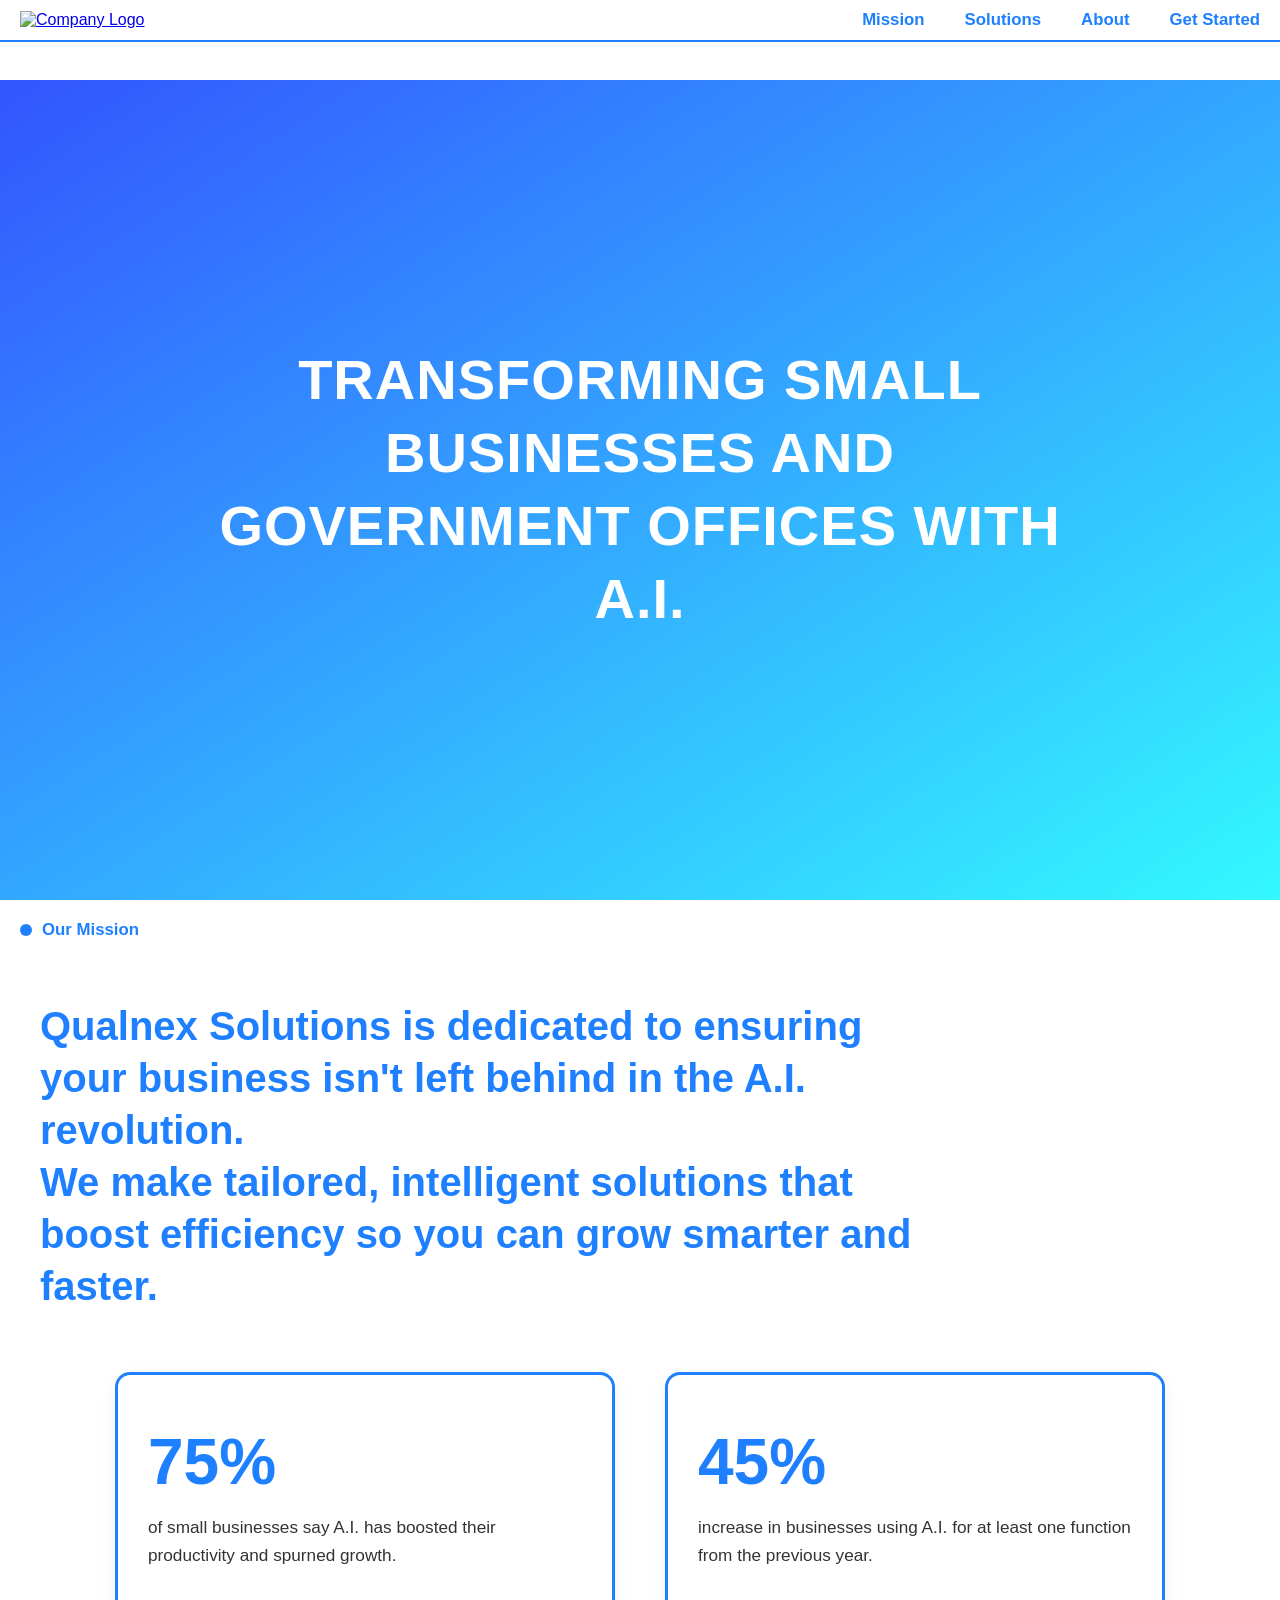
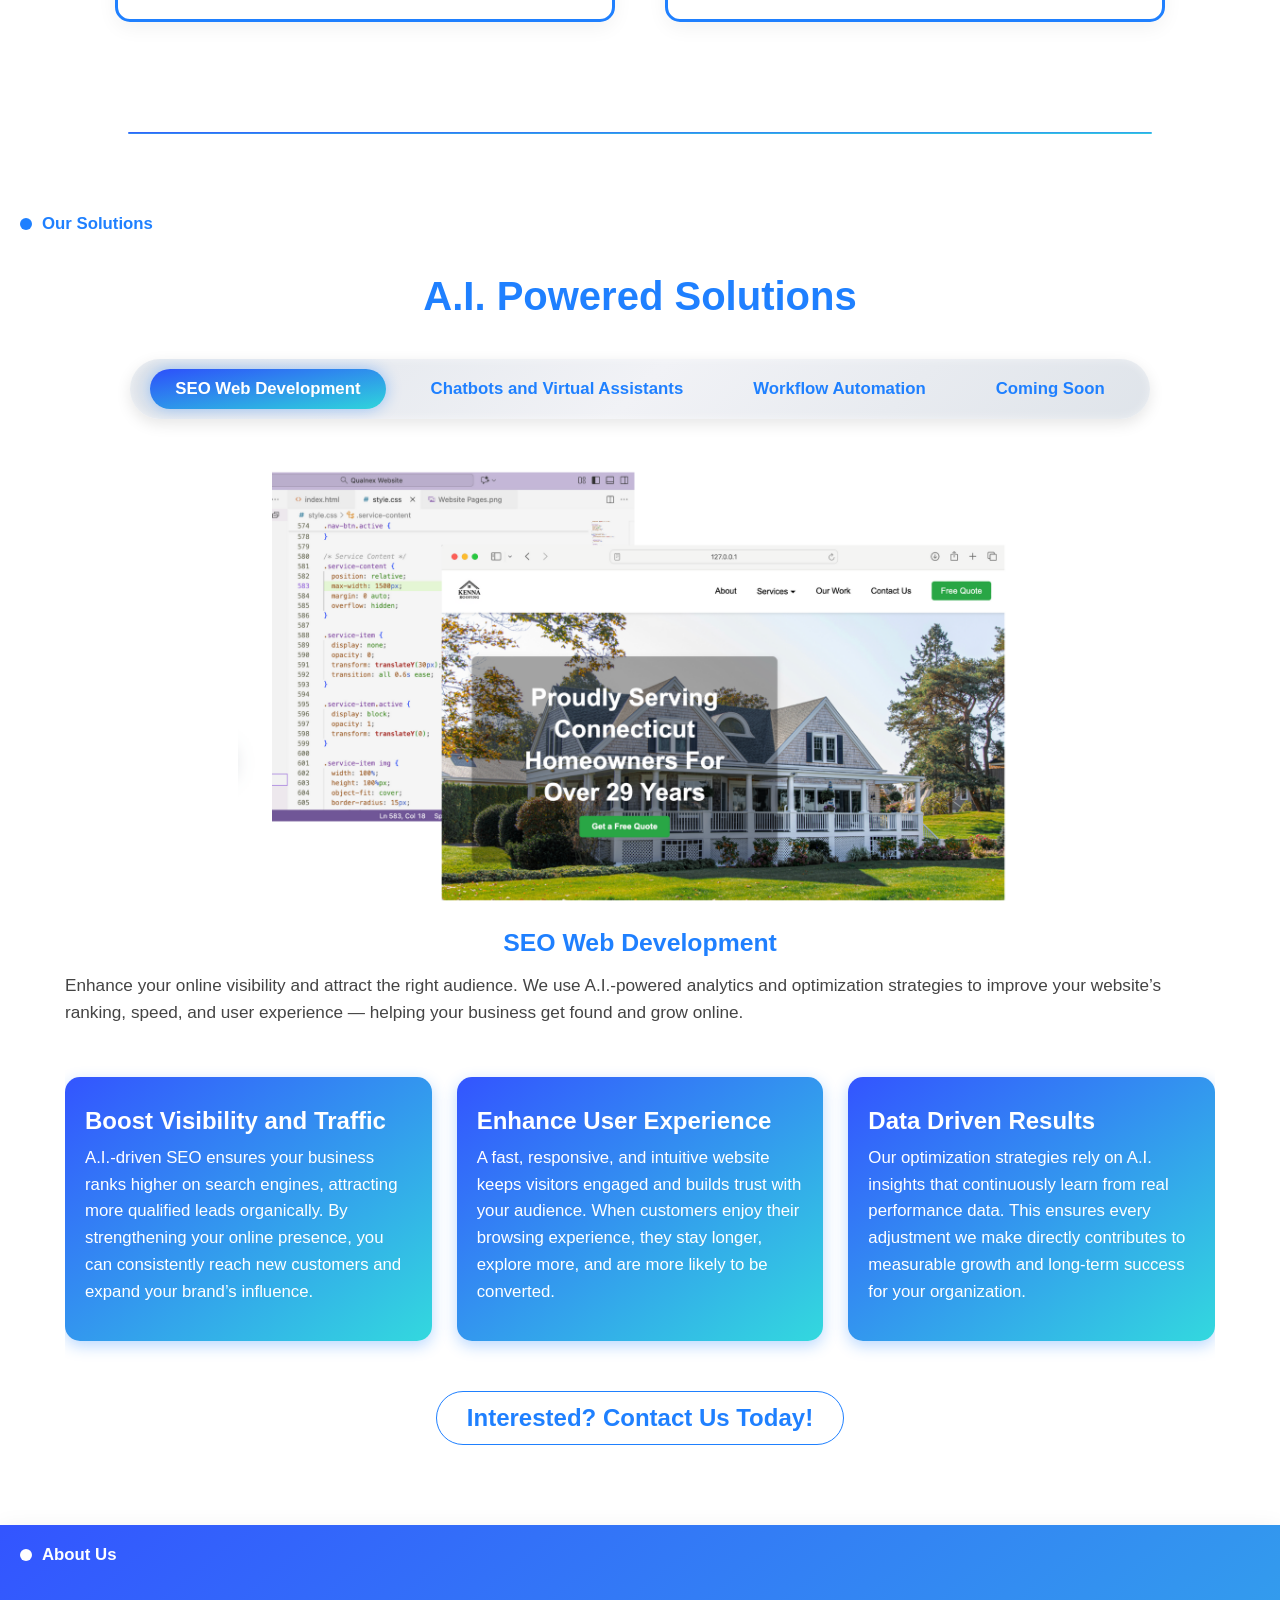
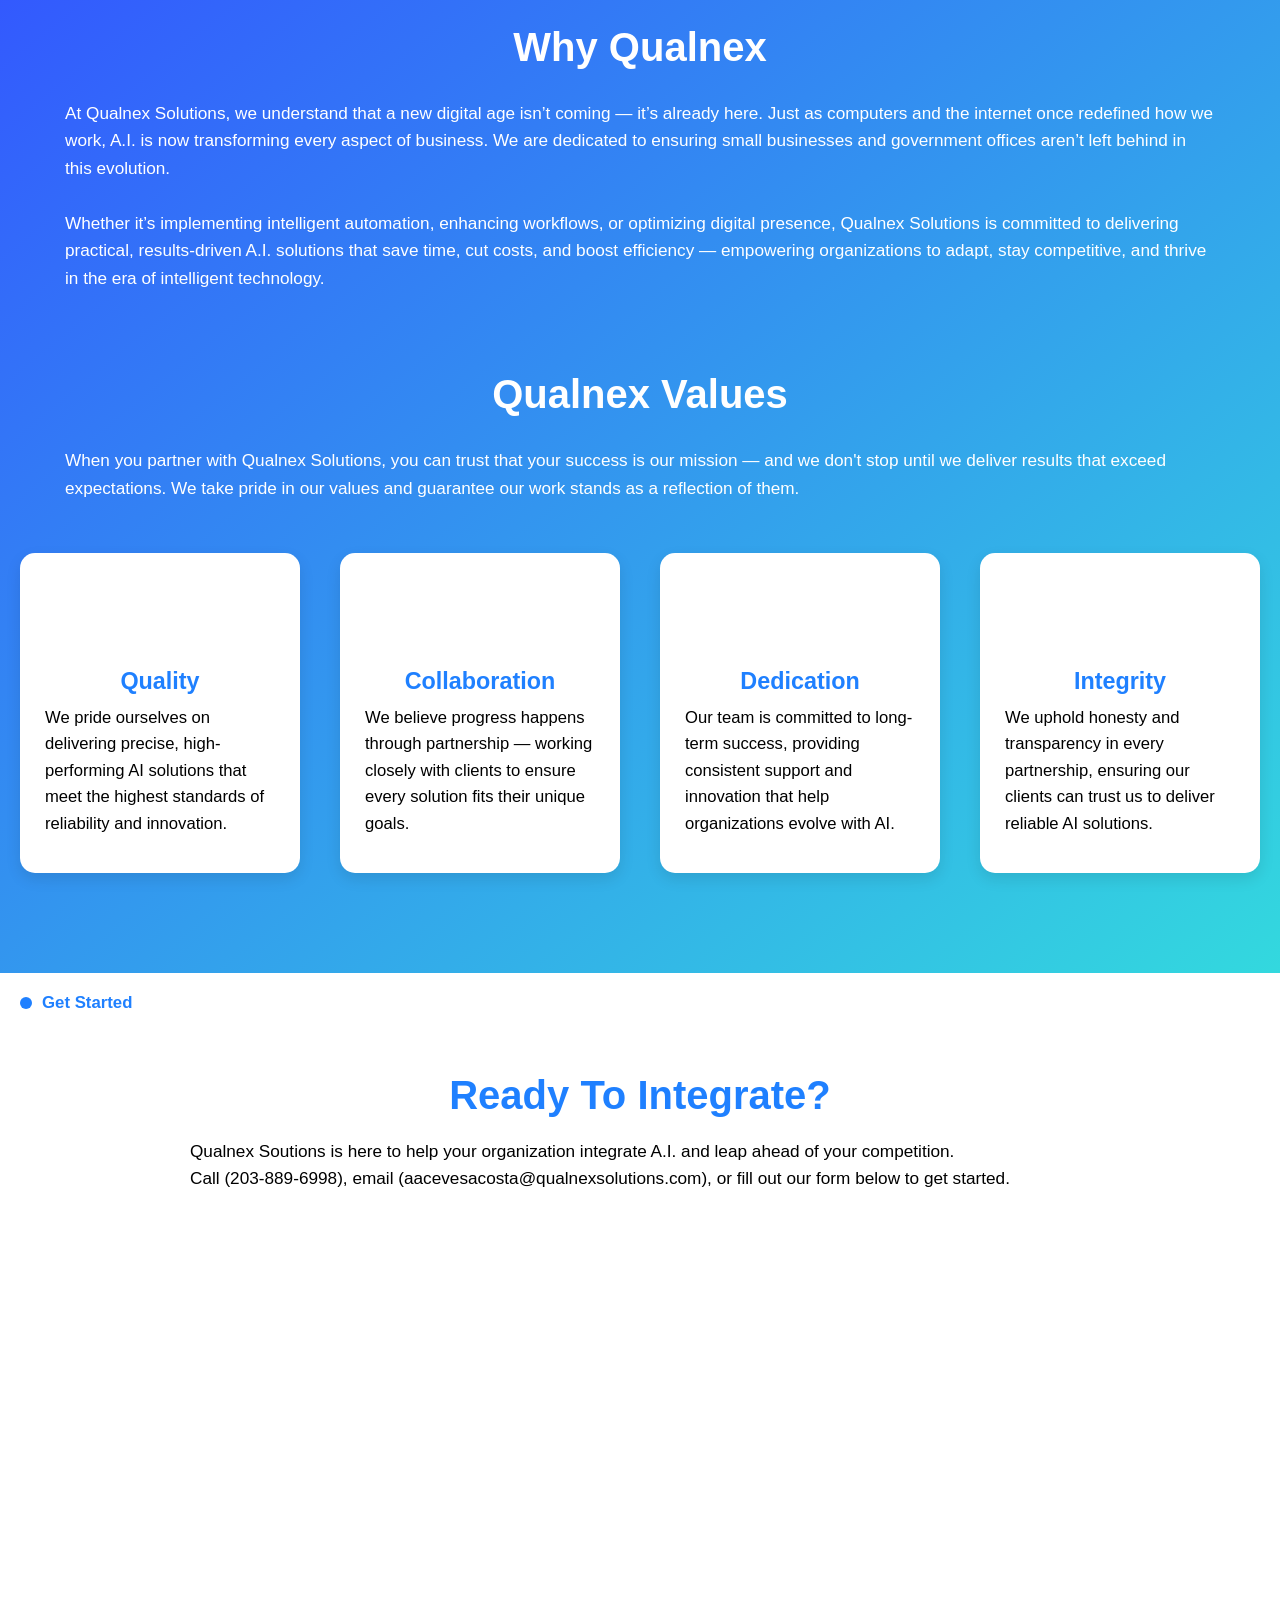
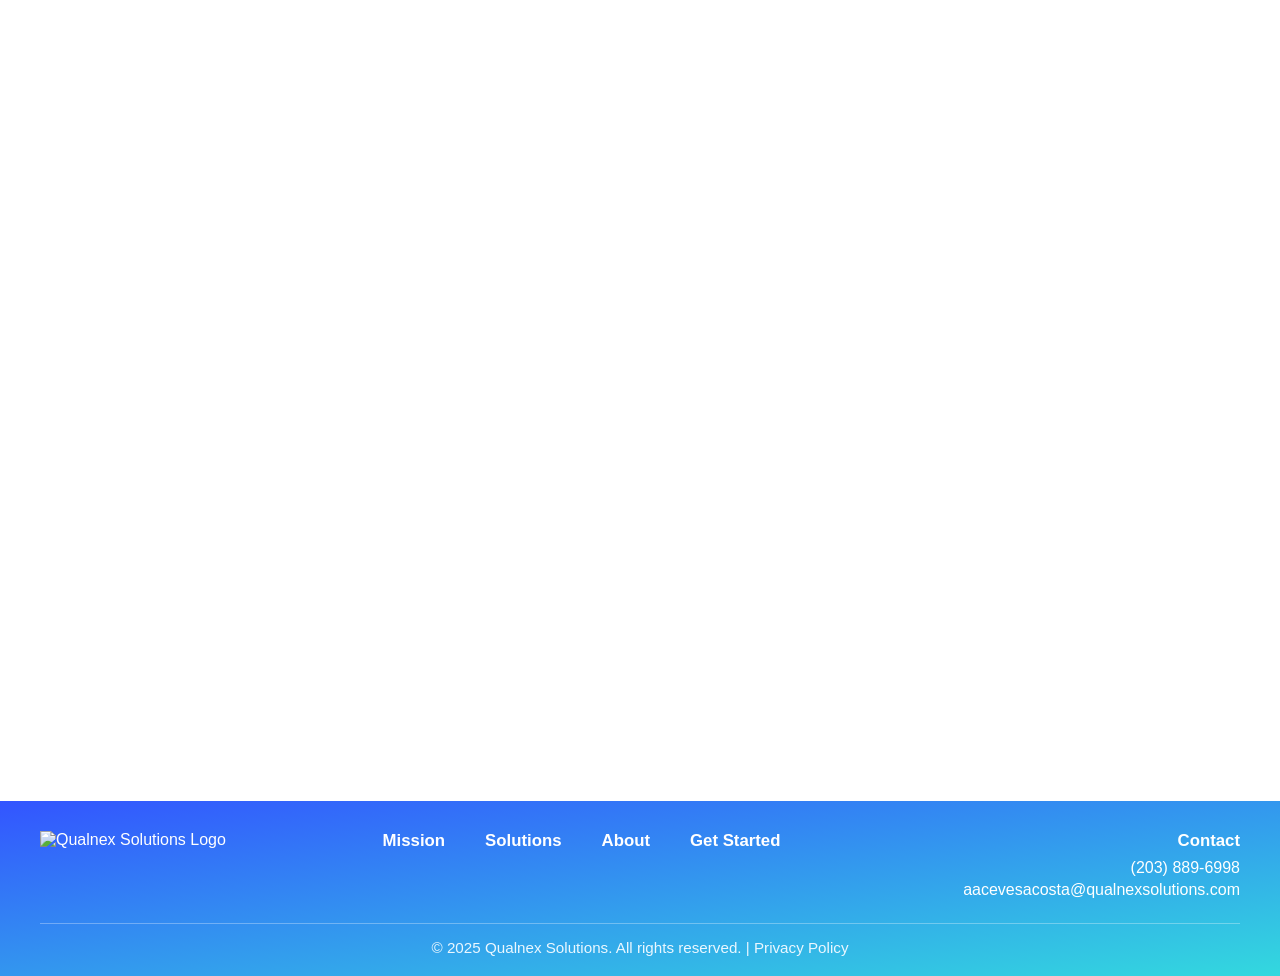
==== commit 463dfe7a: "Update index.html" ====
--- a/index.html
+++ b/index.html
@@ -102,7 +102,7 @@
         <div class="service-content">
           <!-- SEO Section -->
           <div class="service-item active" id="seo">
-            <img src="images/Screenshot 2025-10-29 at 5.08.49 PM.png" alt="SEO Service">
+            <img src="web_development.png" alt="SEO Service">
             <h3>SEO Web Development</h3>
             <p>Enhance your online visibility and attract the right audience. We use A.I.-powered analytics and optimization strategies to improve your website’s ranking, speed, and user experience — helping your business get found and grow online.</p>
             <!-- NEW ADDITION -->
@@ -127,7 +127,7 @@
 
           <!-- Chatbots Section -->
           <div class="service-item" id="chatbots">
-            <img src="images/Screenshot 2025-10-29 at 5.43.48 PM.png" alt="AI Chatbots">
+            <img src="chatbots.png" alt="AI Chatbots">
             <h3>Chatbots and Virtual Assistants</h3>
             <p>Deliver 24/7 support and engagement with intelligent chatbots customized to your brand. Our A.I. assistants streamline customer service, handle inquiries instantly, and free your team to focus on what matters most.</p>
             <!-- NEW ADDITION -->
@@ -152,7 +152,7 @@
 
           <!-- Assistants Section -->
           <div class="service-item" id="assistants">
-            <img src="images/Screenshot 2025-10-29 at 6.17.29 PM.png" alt="AI Assistants">
+            <img src="workflow_automation" alt="AI Assistants">
             <h3>Workflow Automation</h3>
             <p>Automate repetitive tasks and simplify daily operations. From scheduling and reporting to data entry, our A.I. solutions save time, reduce errors, and increase productivity across your business.</p>
             <!-- NEW ADDITION -->
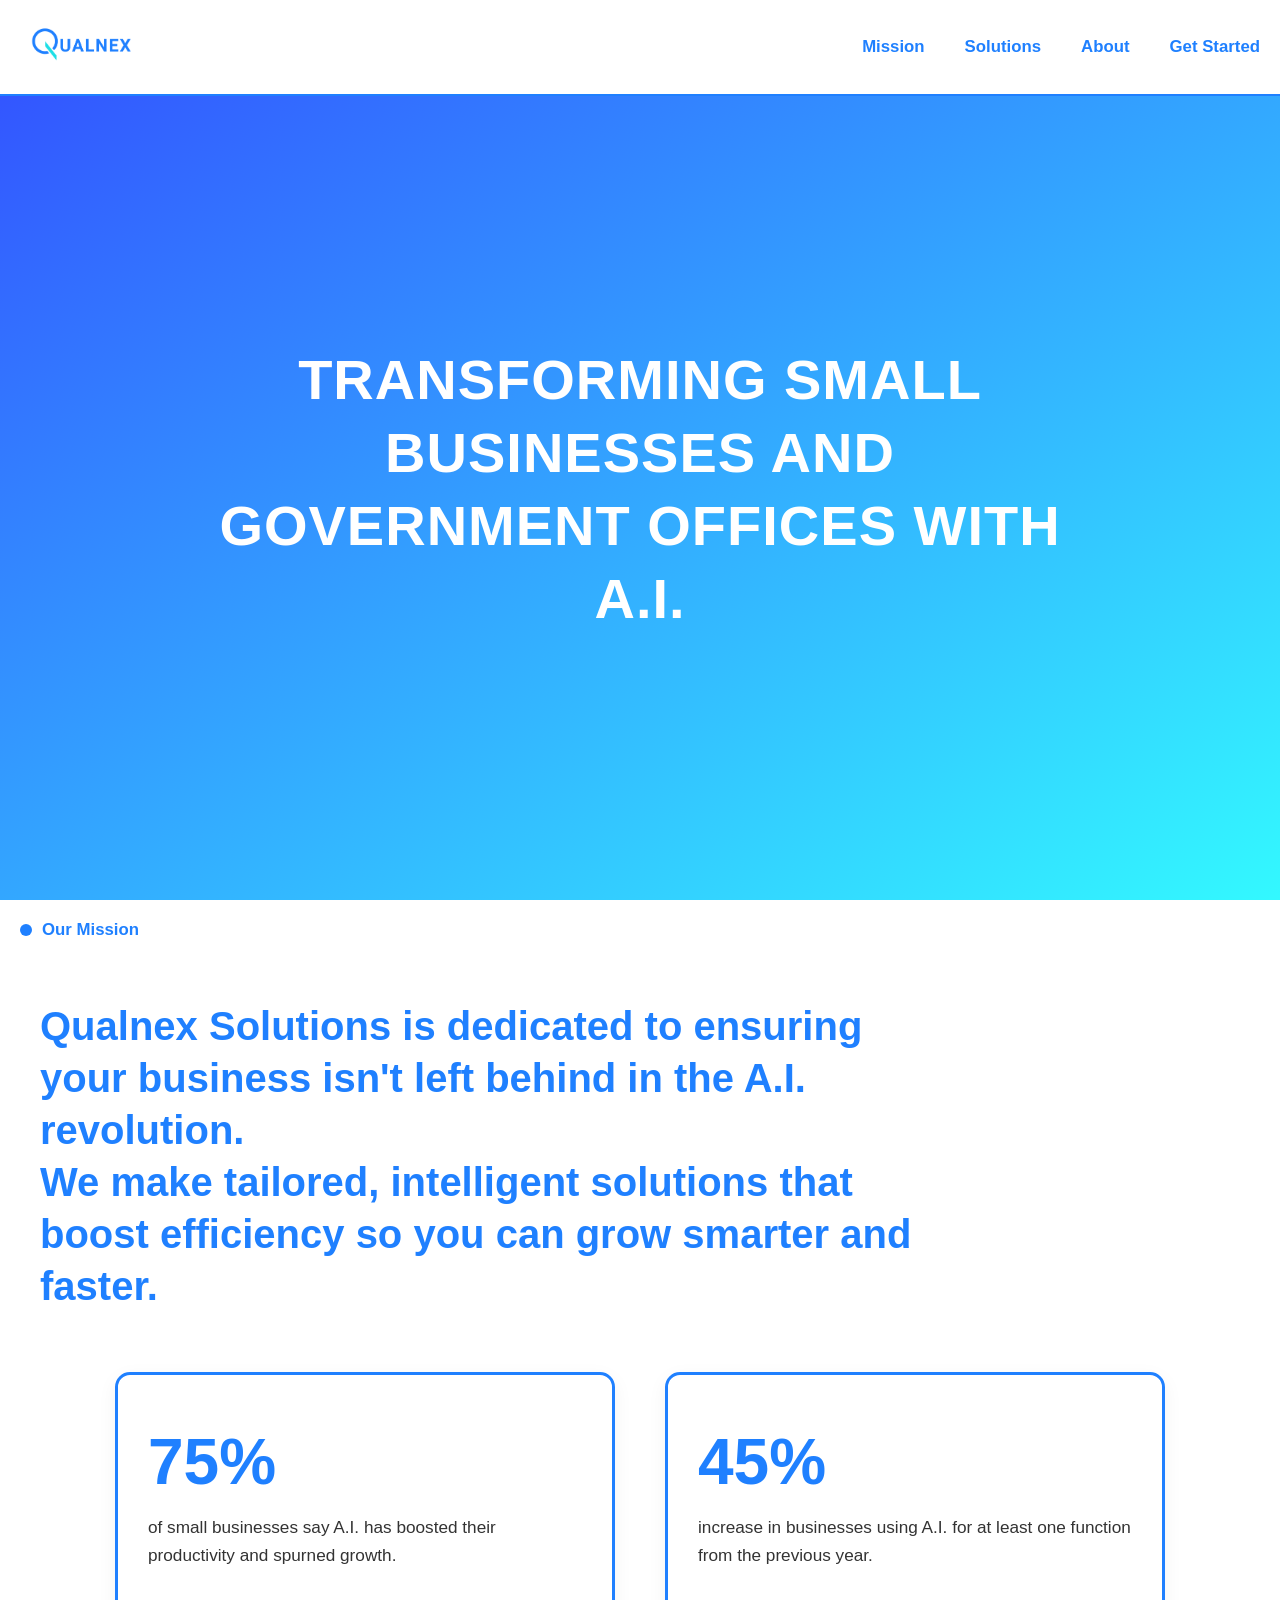
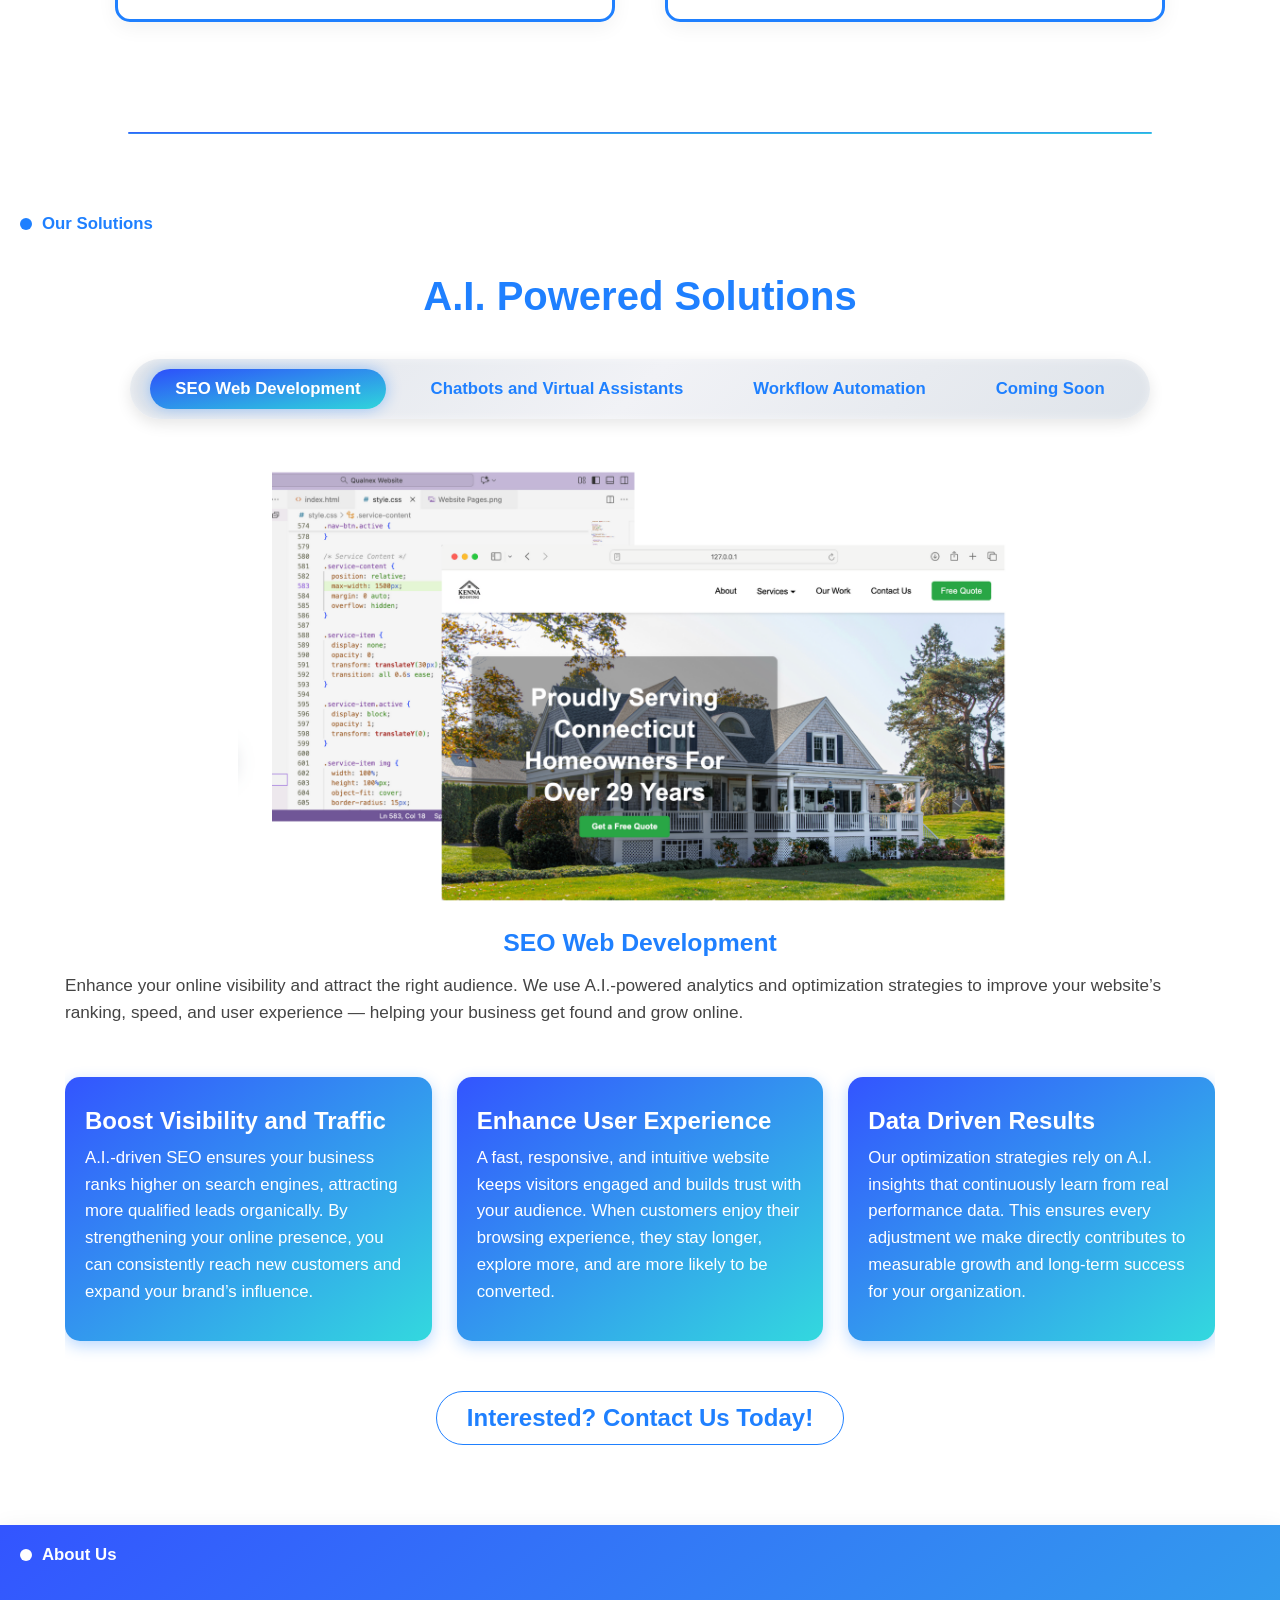
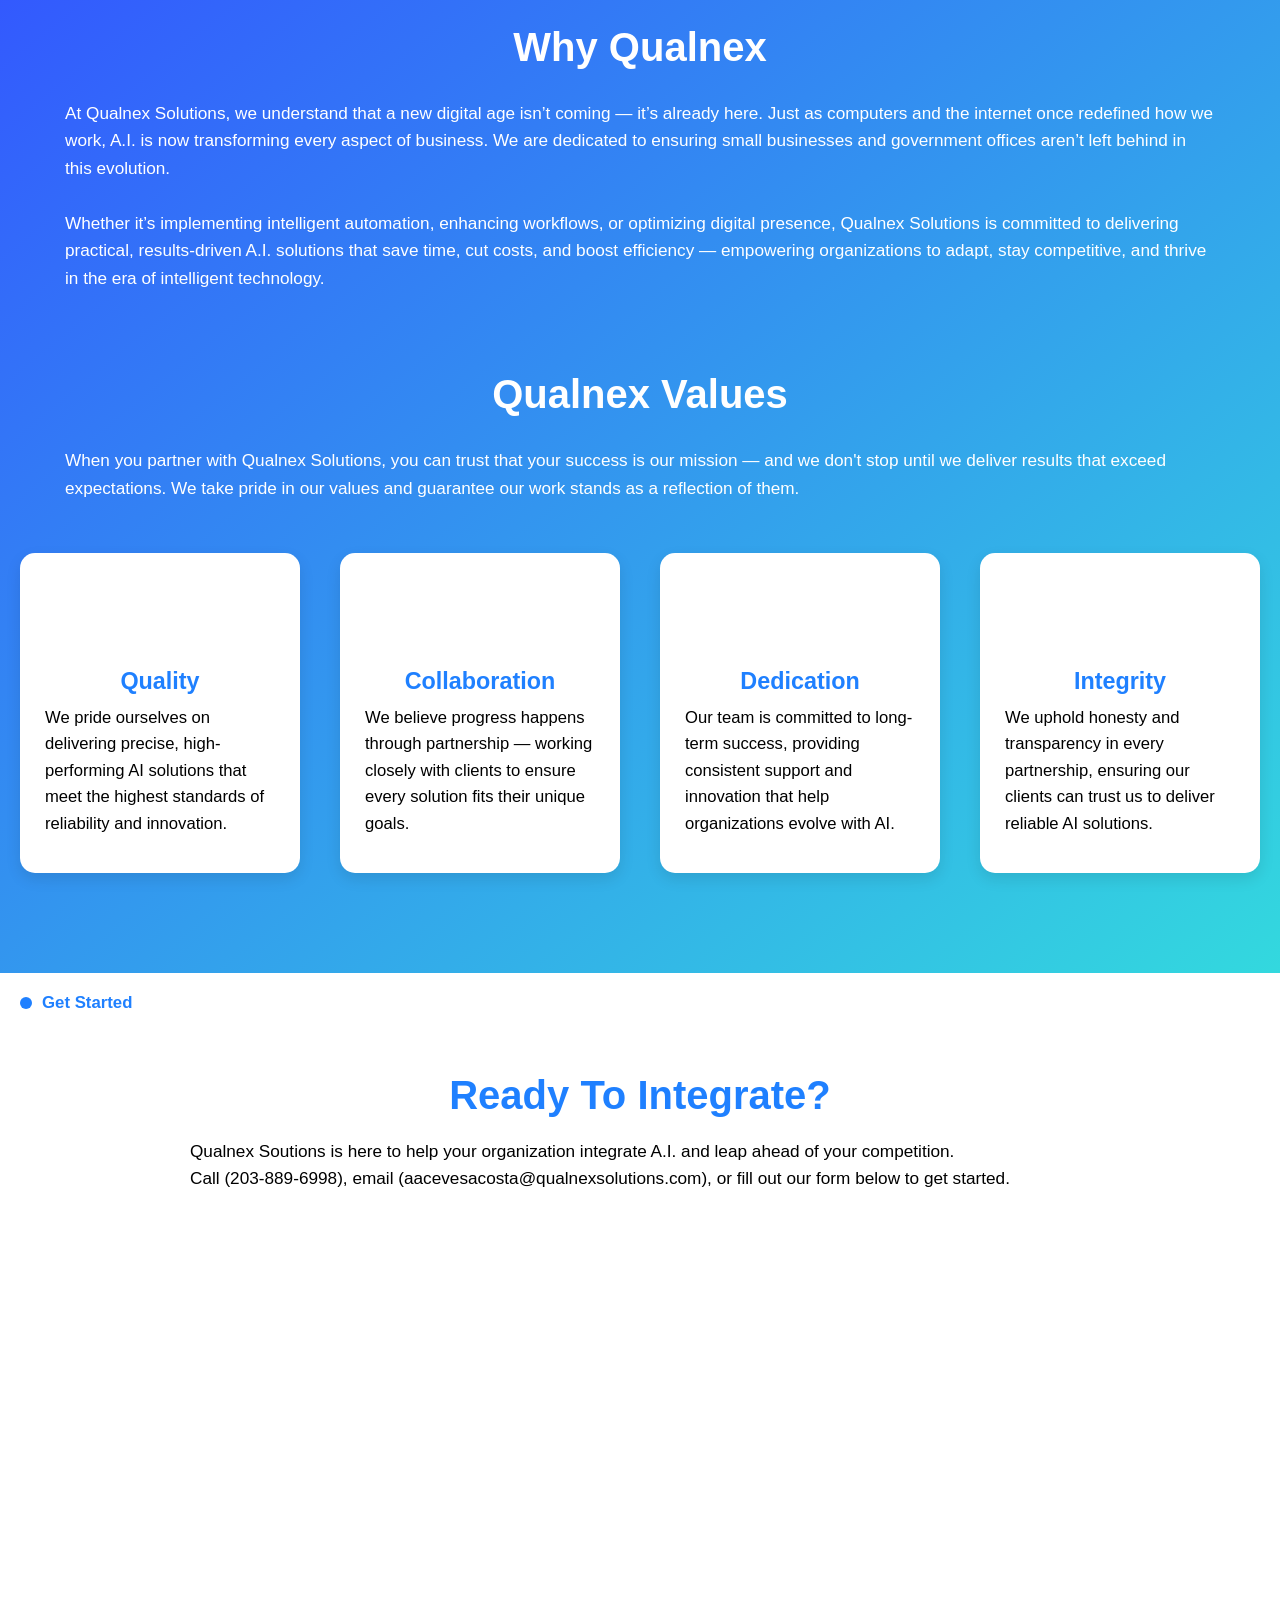
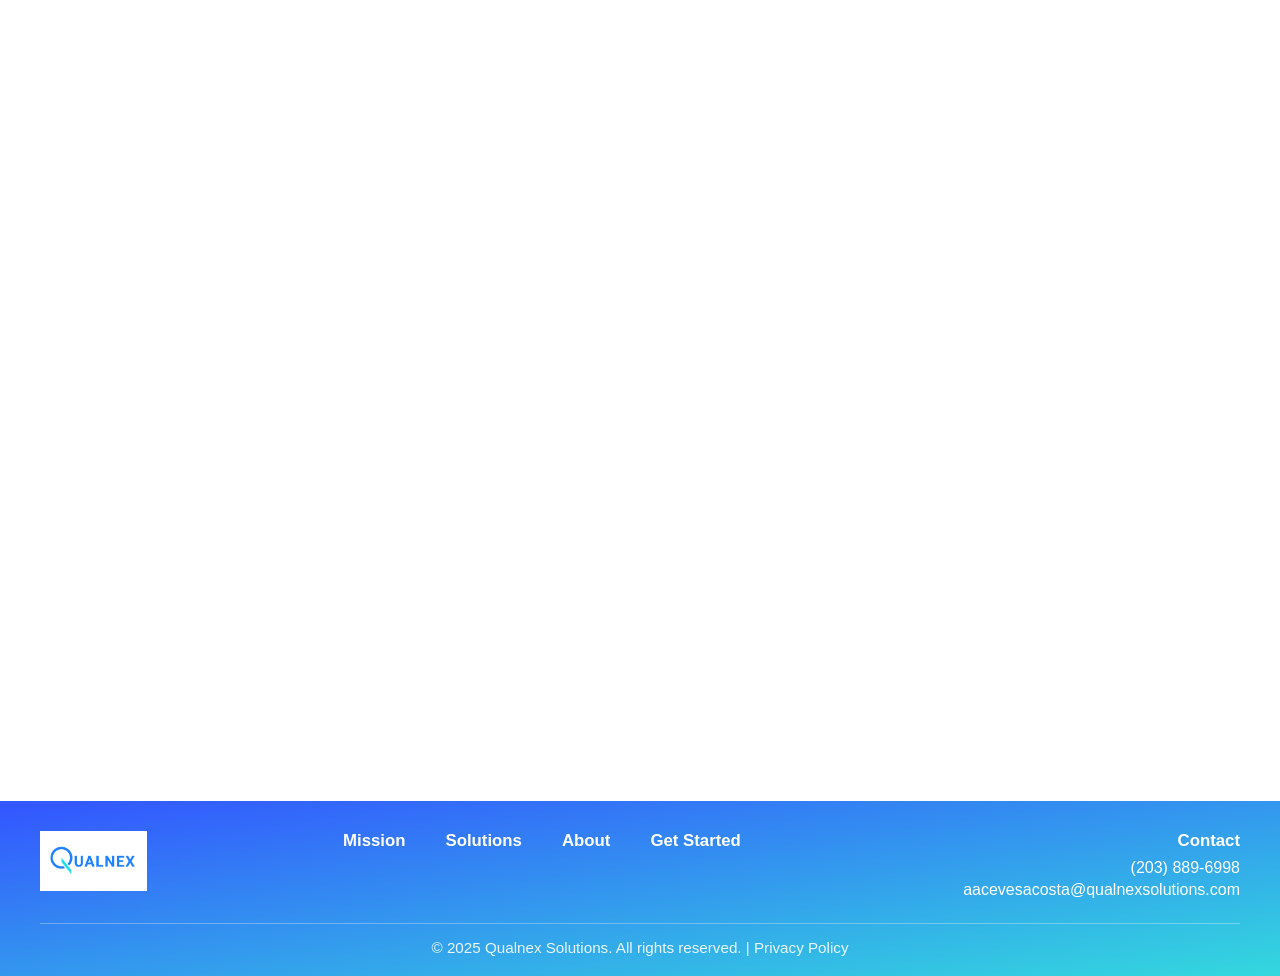
==== commit d9161131: "Update index.html" ====
--- a/index.html
+++ b/index.html
@@ -32,7 +32,7 @@
     <nav>
       <div class="nav-logo">
         <a href="#home">
-          <img src="images/qualnexlogo6.png" alt="Company Logo">
+          <img src="qualnexlogo6.png" alt="Company Logo">
         </a>
       </div>
   
@@ -180,17 +180,17 @@
             <!-- ✅ NEW ADDITION: Replaced single image with 3-column layout -->
             <div class="coming-grid">
               <div class="coming-card">
-                <img src="images/SB1.jpg" alt="Coming Feature 1">
+                <img src="SB1.jpg" alt="Coming Feature 1">
                 <h4>Document and Records Management Systems</h4>
                 <p>Transform how you handle information. Our A.I.-driven document management solutions securely organize, analyze, and retrieve your records in seconds — reducing manual work and ensuring compliance.</p>
               </div>
               <div class="coming-card">
-                <img src="images/G2.jpg" alt="Coming Feature 2">
+                <img src="G2.jpg" alt="Coming Feature 2">
                 <h4>A.I. Training Courses and Free Public Webinars</h4>
                 <p>Empower your team to confidently integrate A.I. into everyday operations. We offer tailored A.I. education for businesses and government agencies, ensuring staff understand, trust, and utilize A.I. effectively.</p>
               </div>
               <div class="coming-card">
-                <img src="images/government.jpg" alt="Coming Feature 3">
+                <img src="government.jpg" alt="Coming Feature 3">
                 <h4>SAM-Registered Federal Contracting</h4>
                 <p>Once we are approved on SAM.gov, we will be able to partner with government agencies to modernize operations, enhance data management, and implement efficient digital systems that meet federal standards.</p>
               </div>
@@ -296,7 +296,7 @@
         <div class="footer-content">
           <!-- Left: Logo -->
           <div class="footer-logo">
-            <img src="images/qualnexlogo6.png" alt="Qualnex Solutions Logo">
+            <img src="qualnexlogo6.png" alt="Qualnex Solutions Logo">
           </div>
 
           <!-- Center: Sitemap Links -->
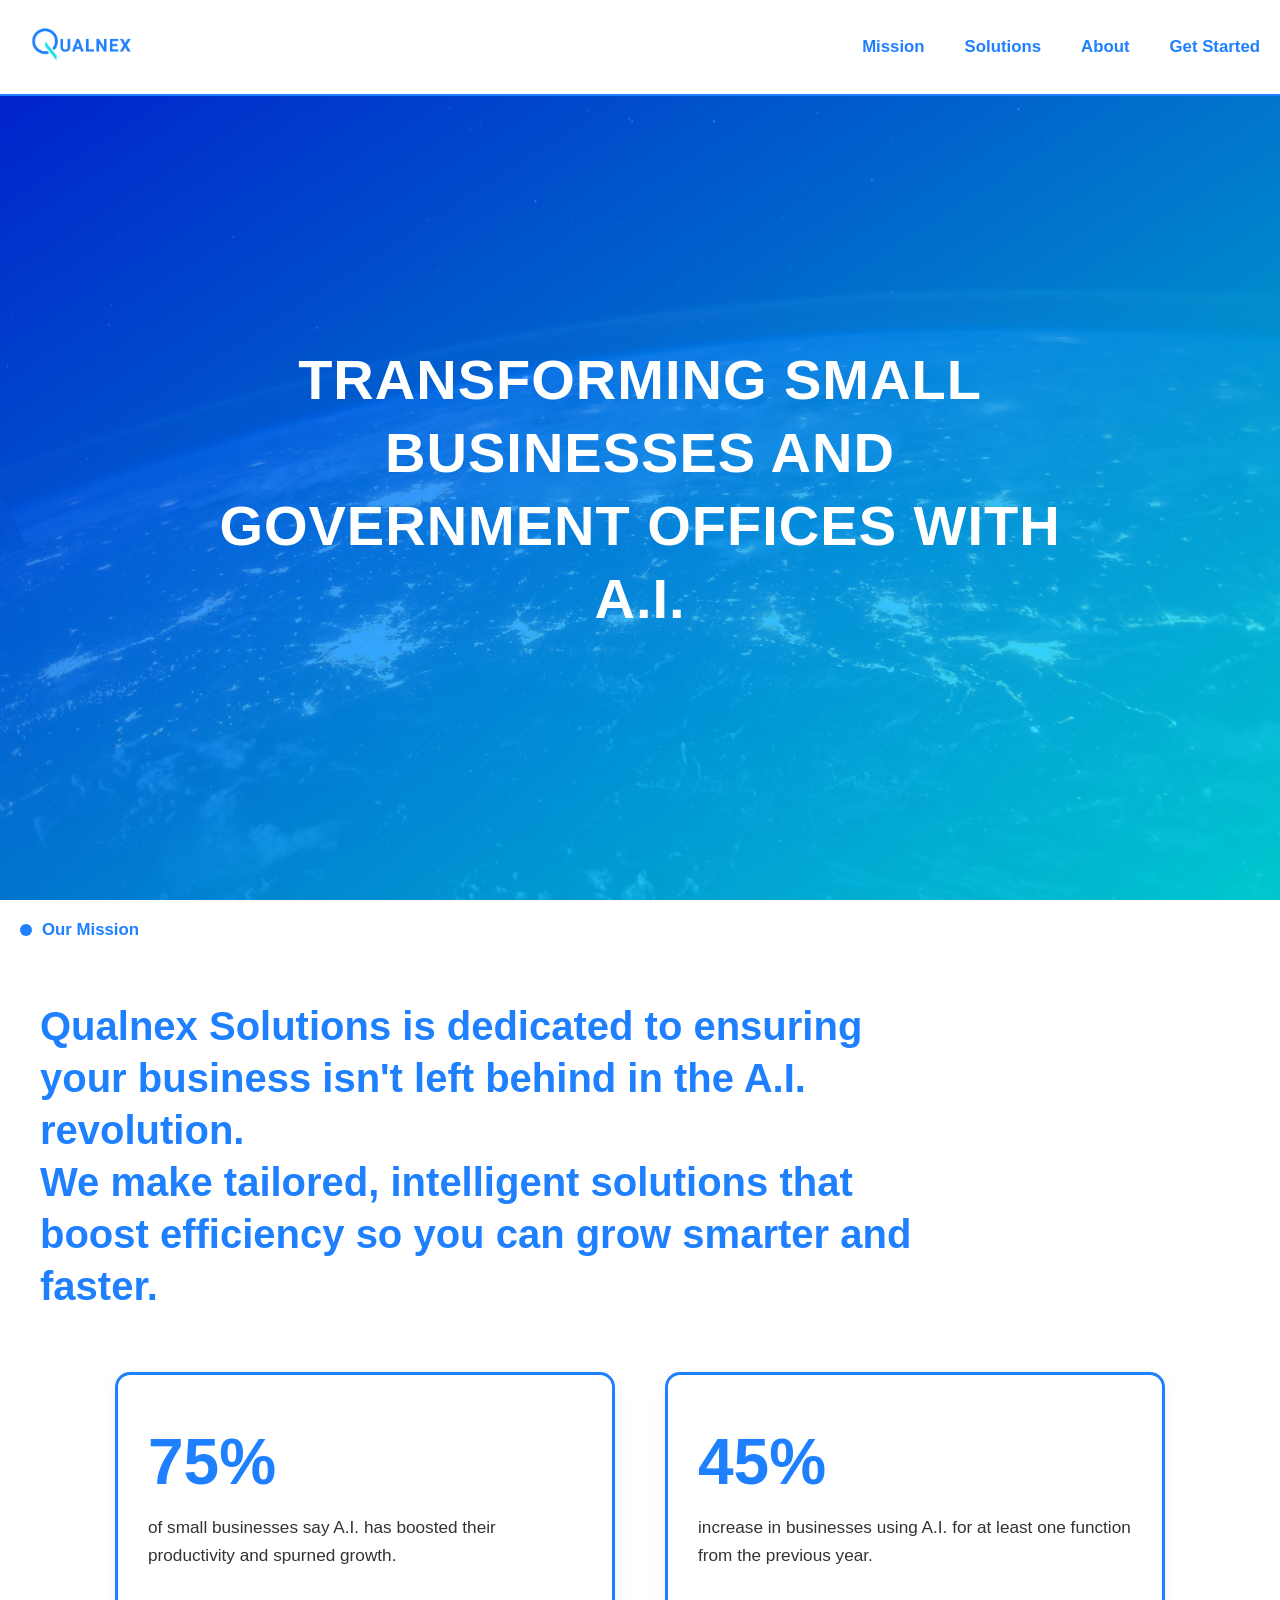
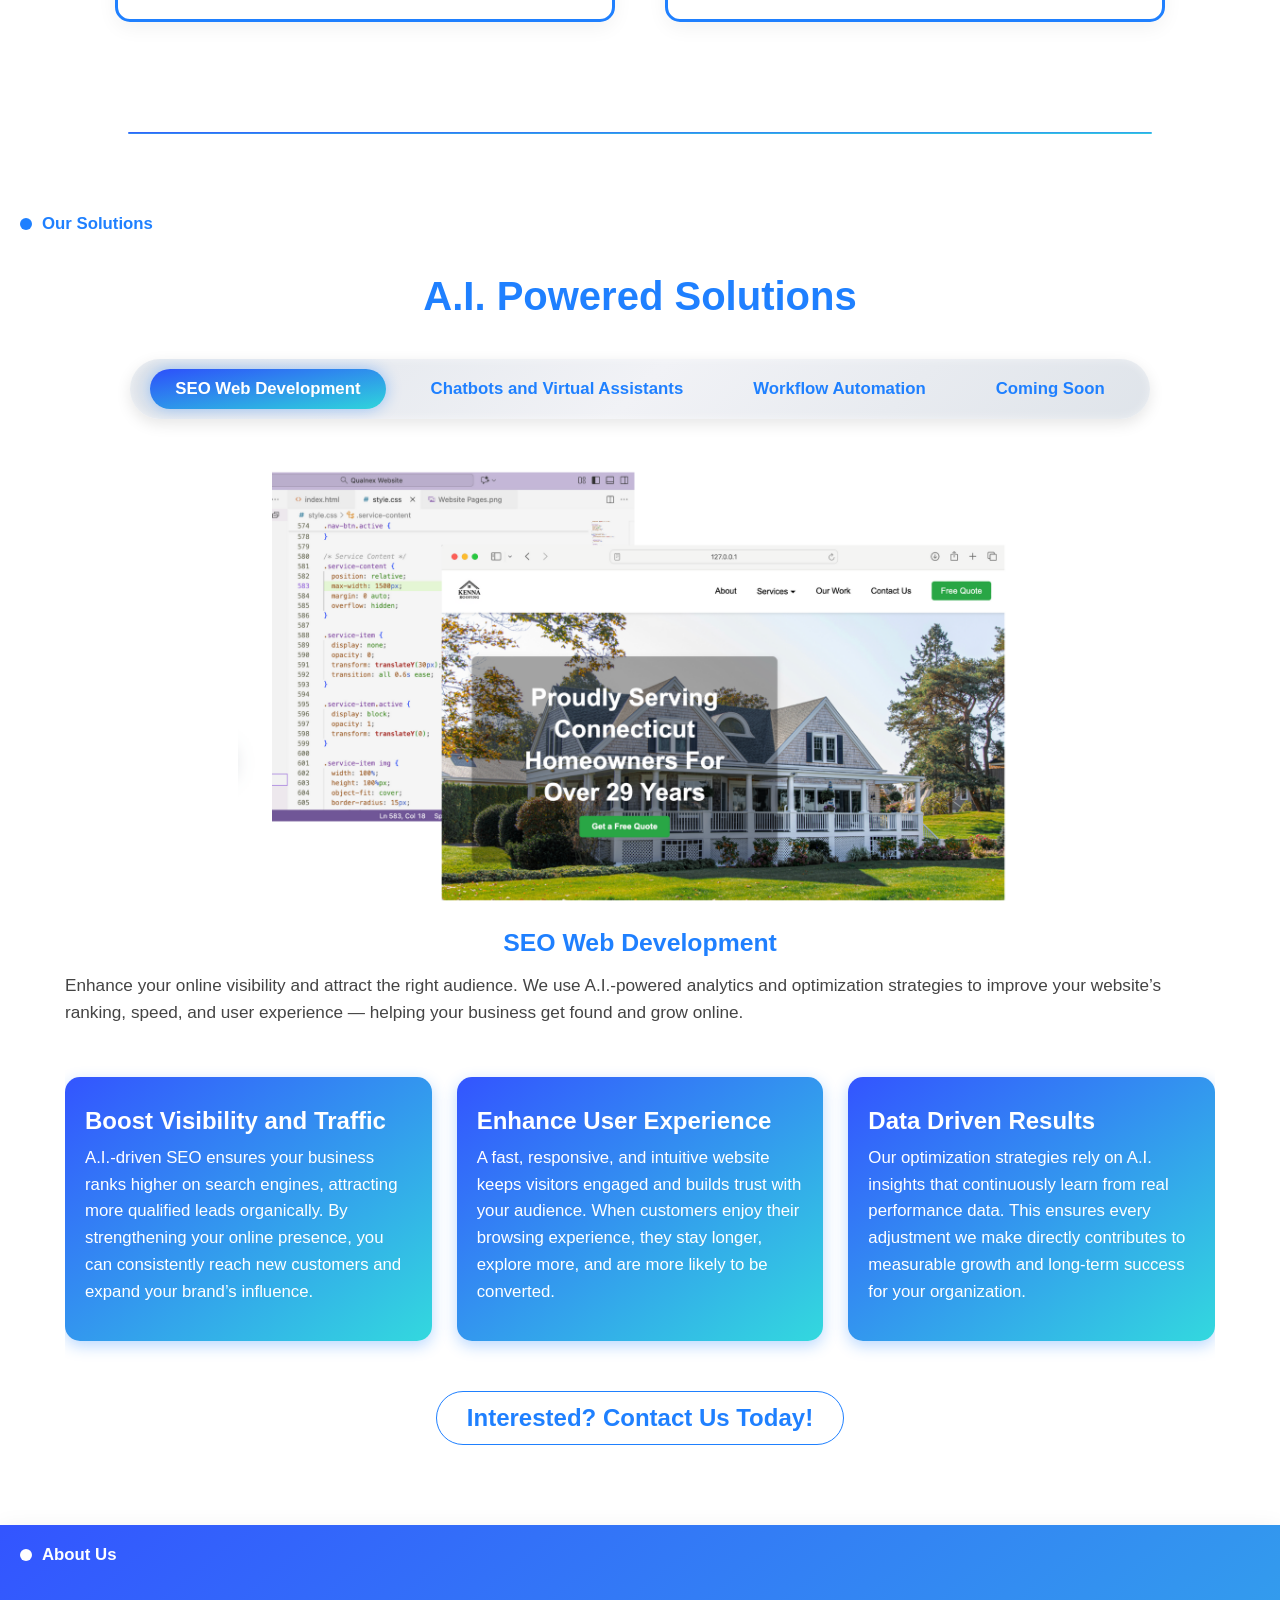
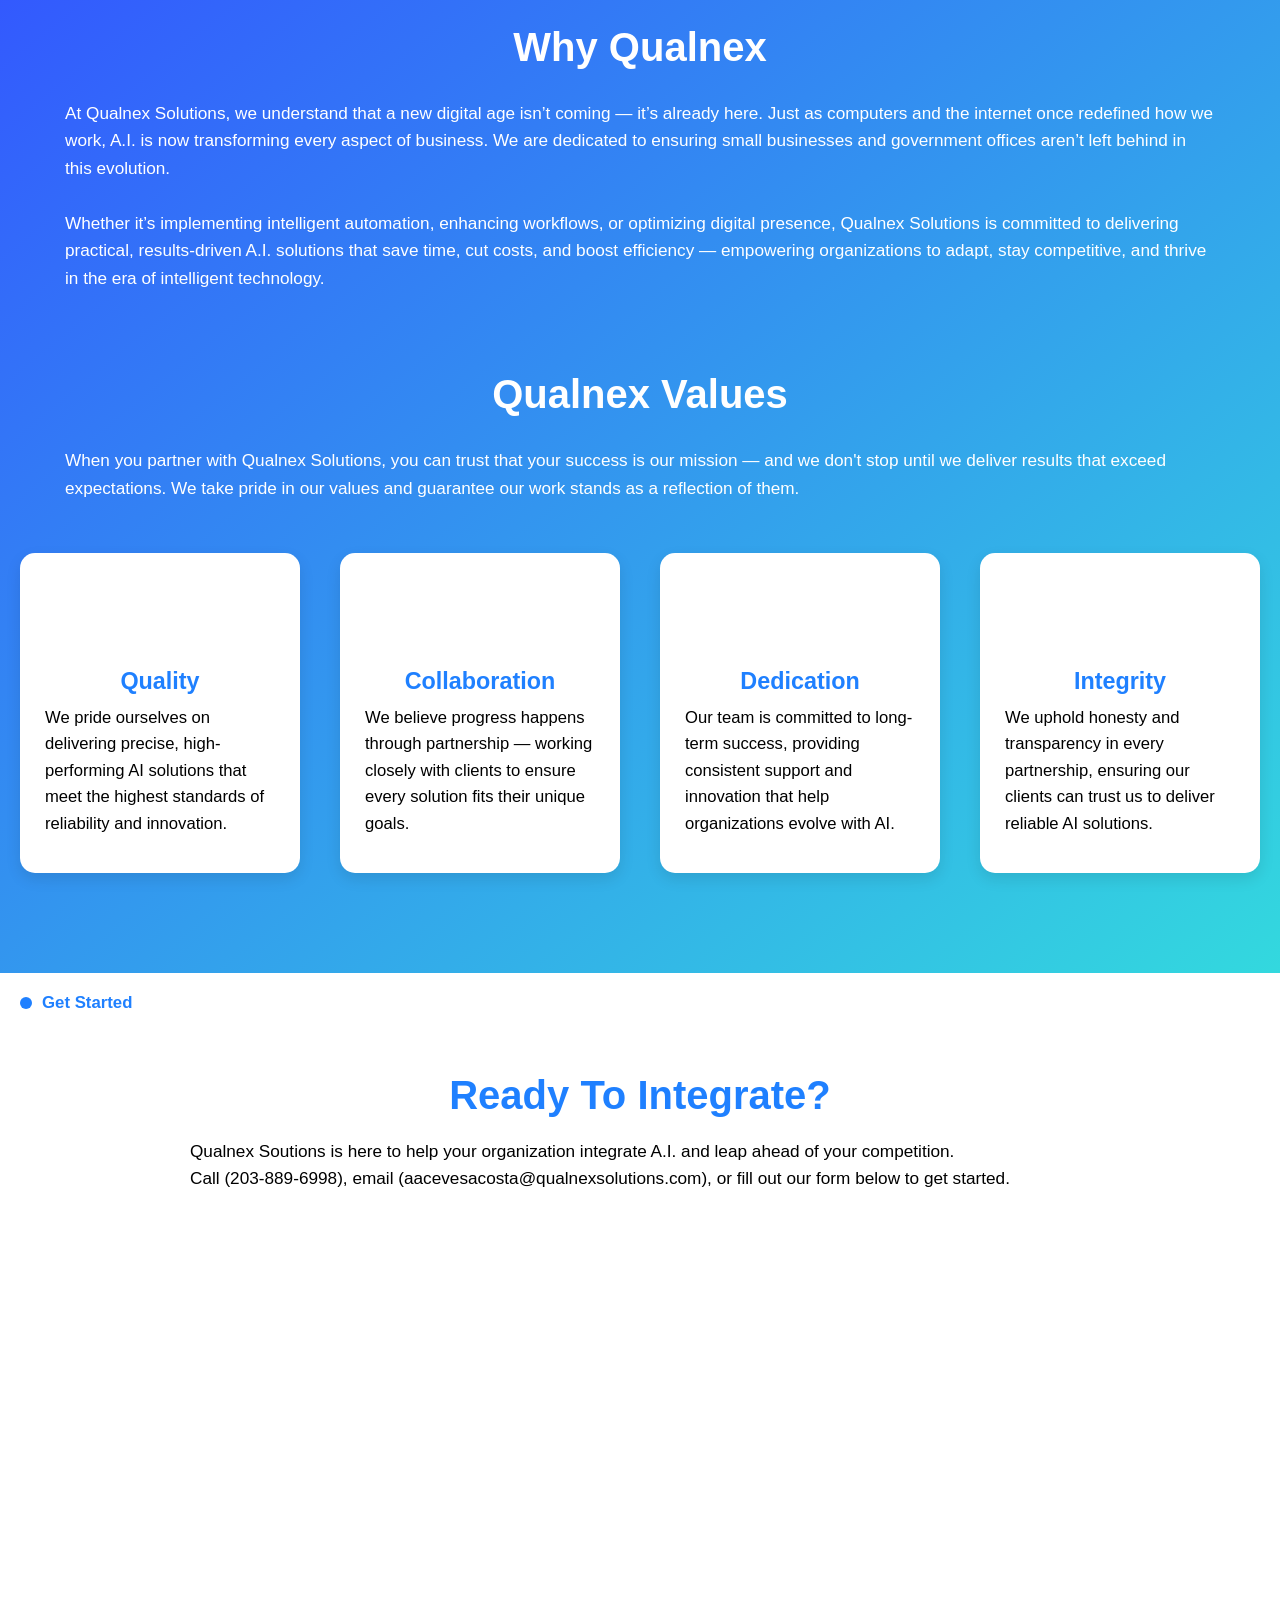
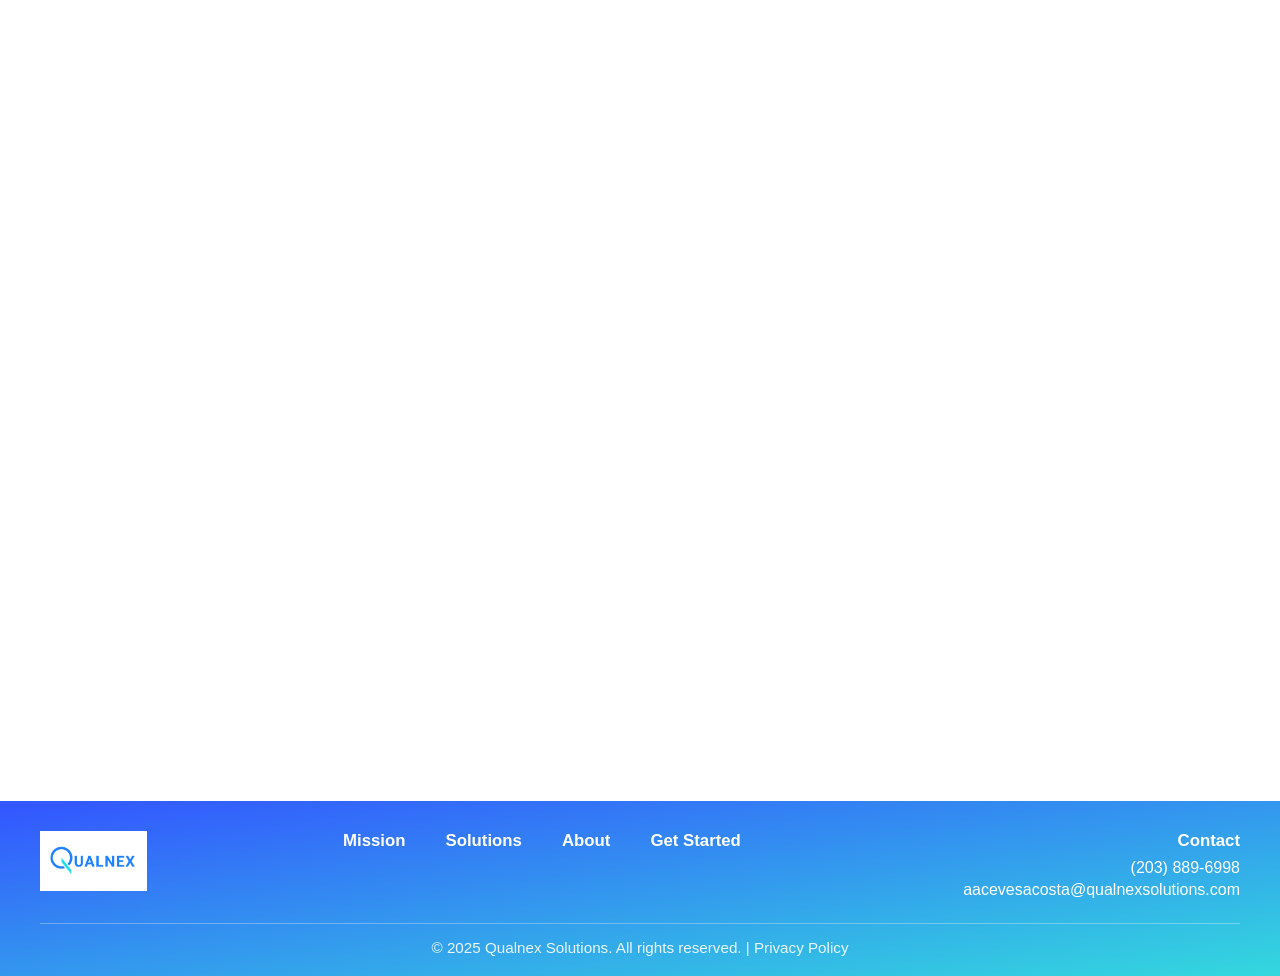
==== commit c3bc8b20: "Update index.html" ====
--- a/index.html
+++ b/index.html
@@ -152,7 +152,7 @@
 
           <!-- Assistants Section -->
           <div class="service-item" id="assistants">
-            <img src="workflow_automation" alt="AI Assistants">
+            <img src="workflow_automation.png" alt="AI Assistants">
             <h3>Workflow Automation</h3>
             <p>Automate repetitive tasks and simplify daily operations. From scheduling and reporting to data entry, our A.I. solutions save time, reduce errors, and increase productivity across your business.</p>
             <!-- NEW ADDITION -->
--- a/style.css
+++ b/style.css
@@ -137,7 +137,7 @@
     content: "";
     position: absolute;
     inset: 0;
-    background-image: url("images/websitebannerQS_NASA.jpg");
+    background-image: url("websitebannerQS_NASA.jpg");
     background-size: cover;
     background-position: center;
     filter: brightness(1.4);
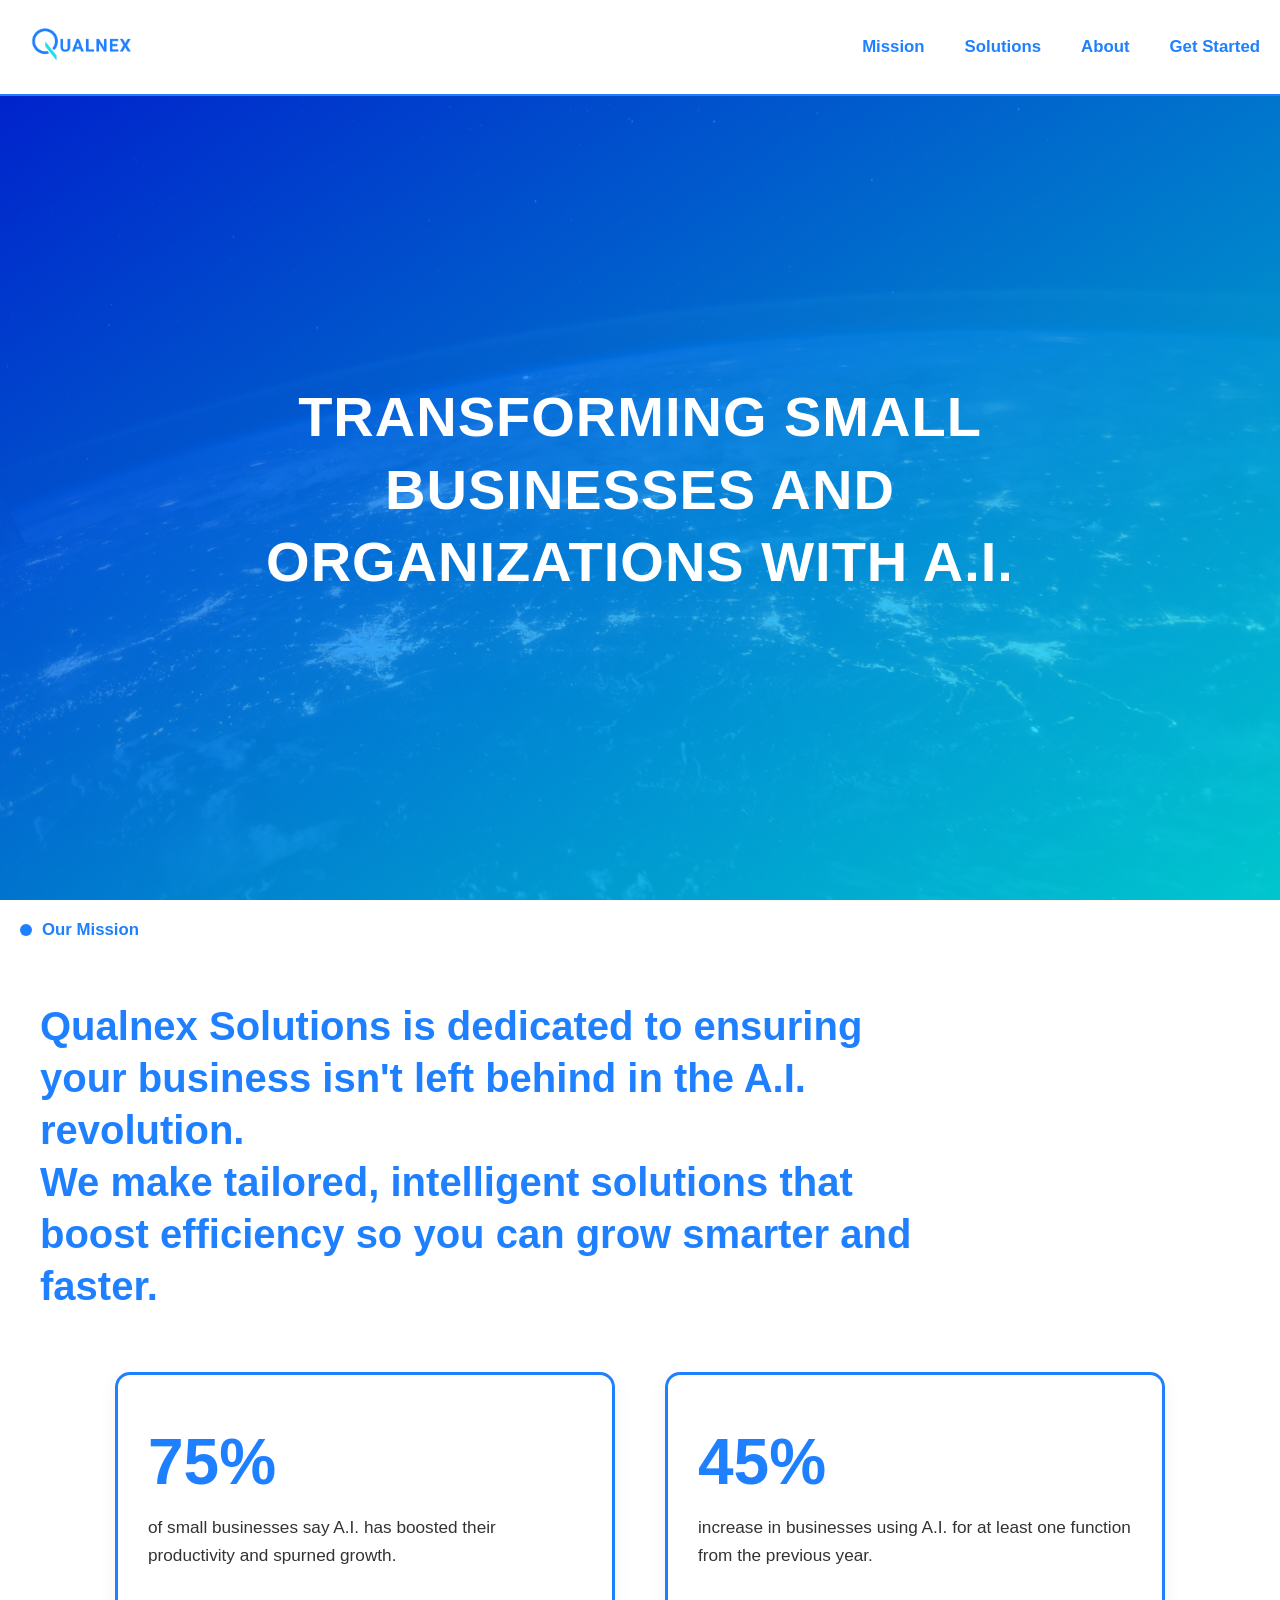
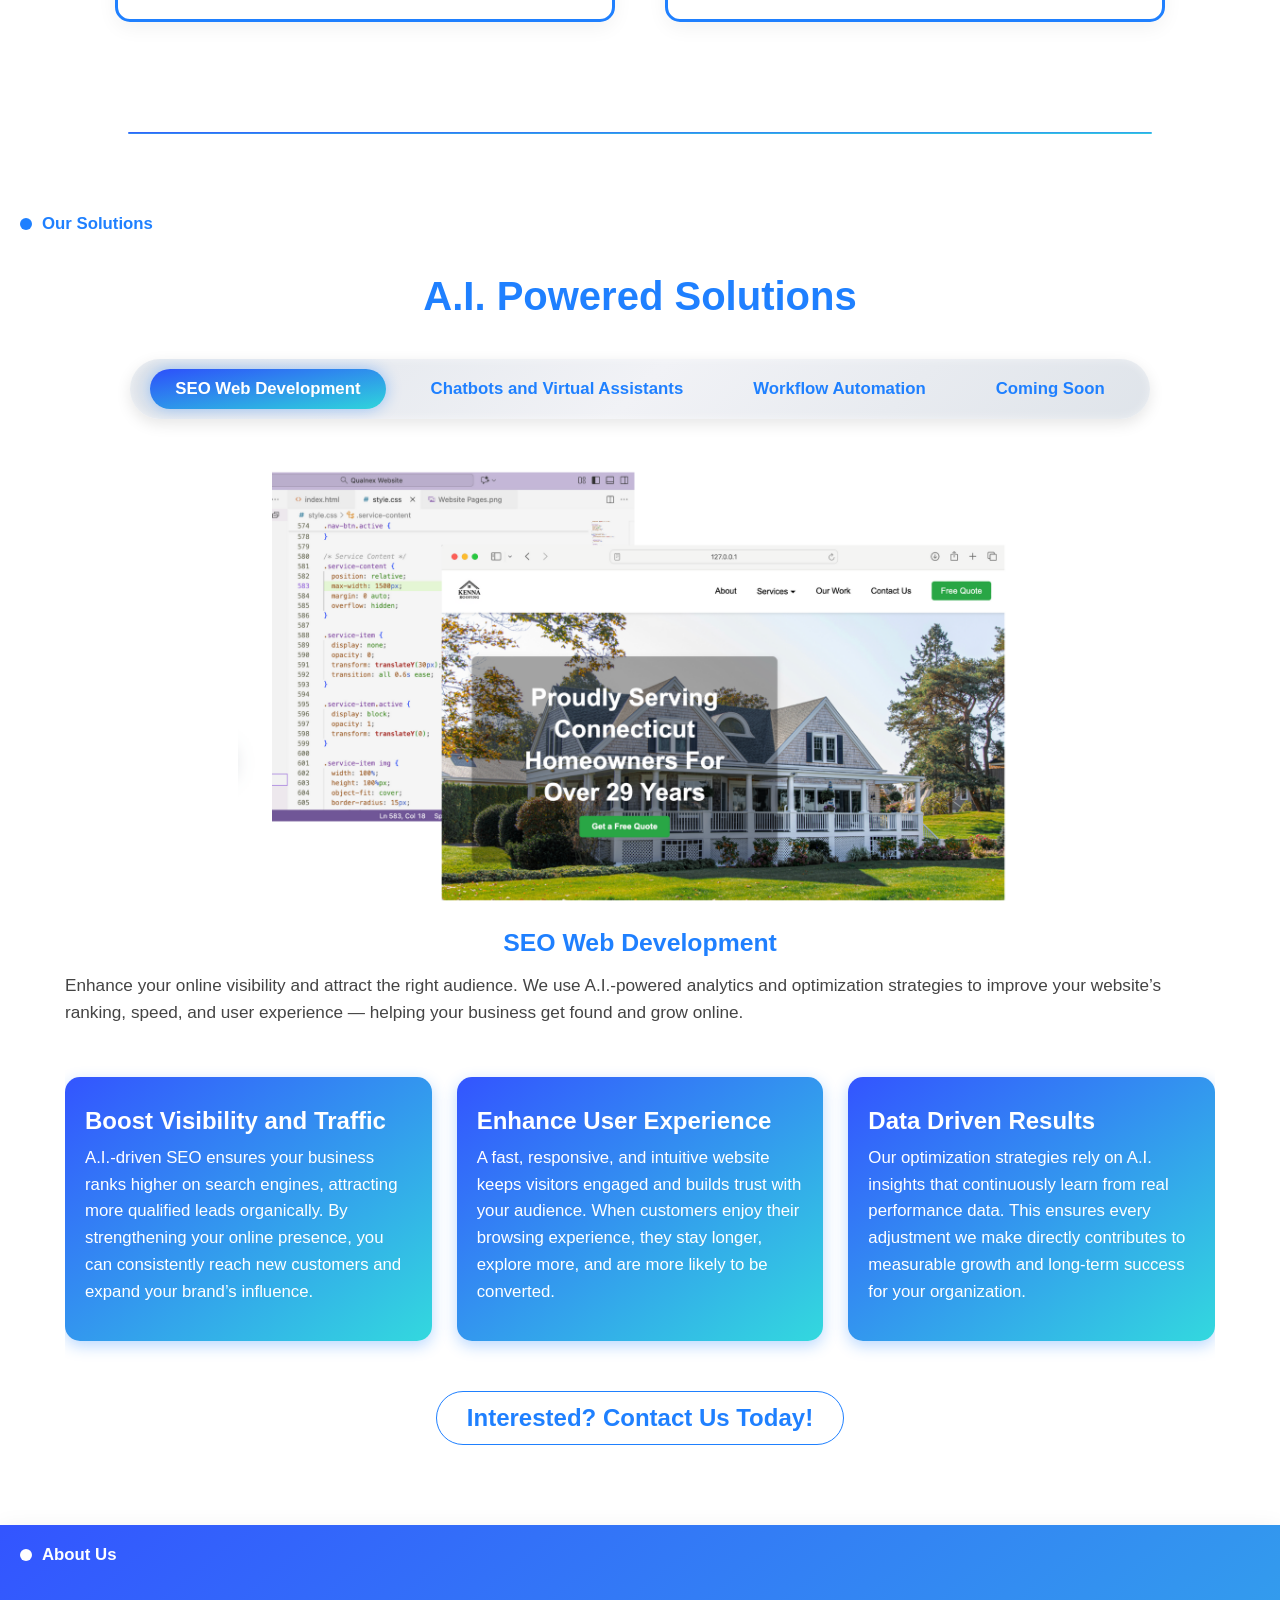
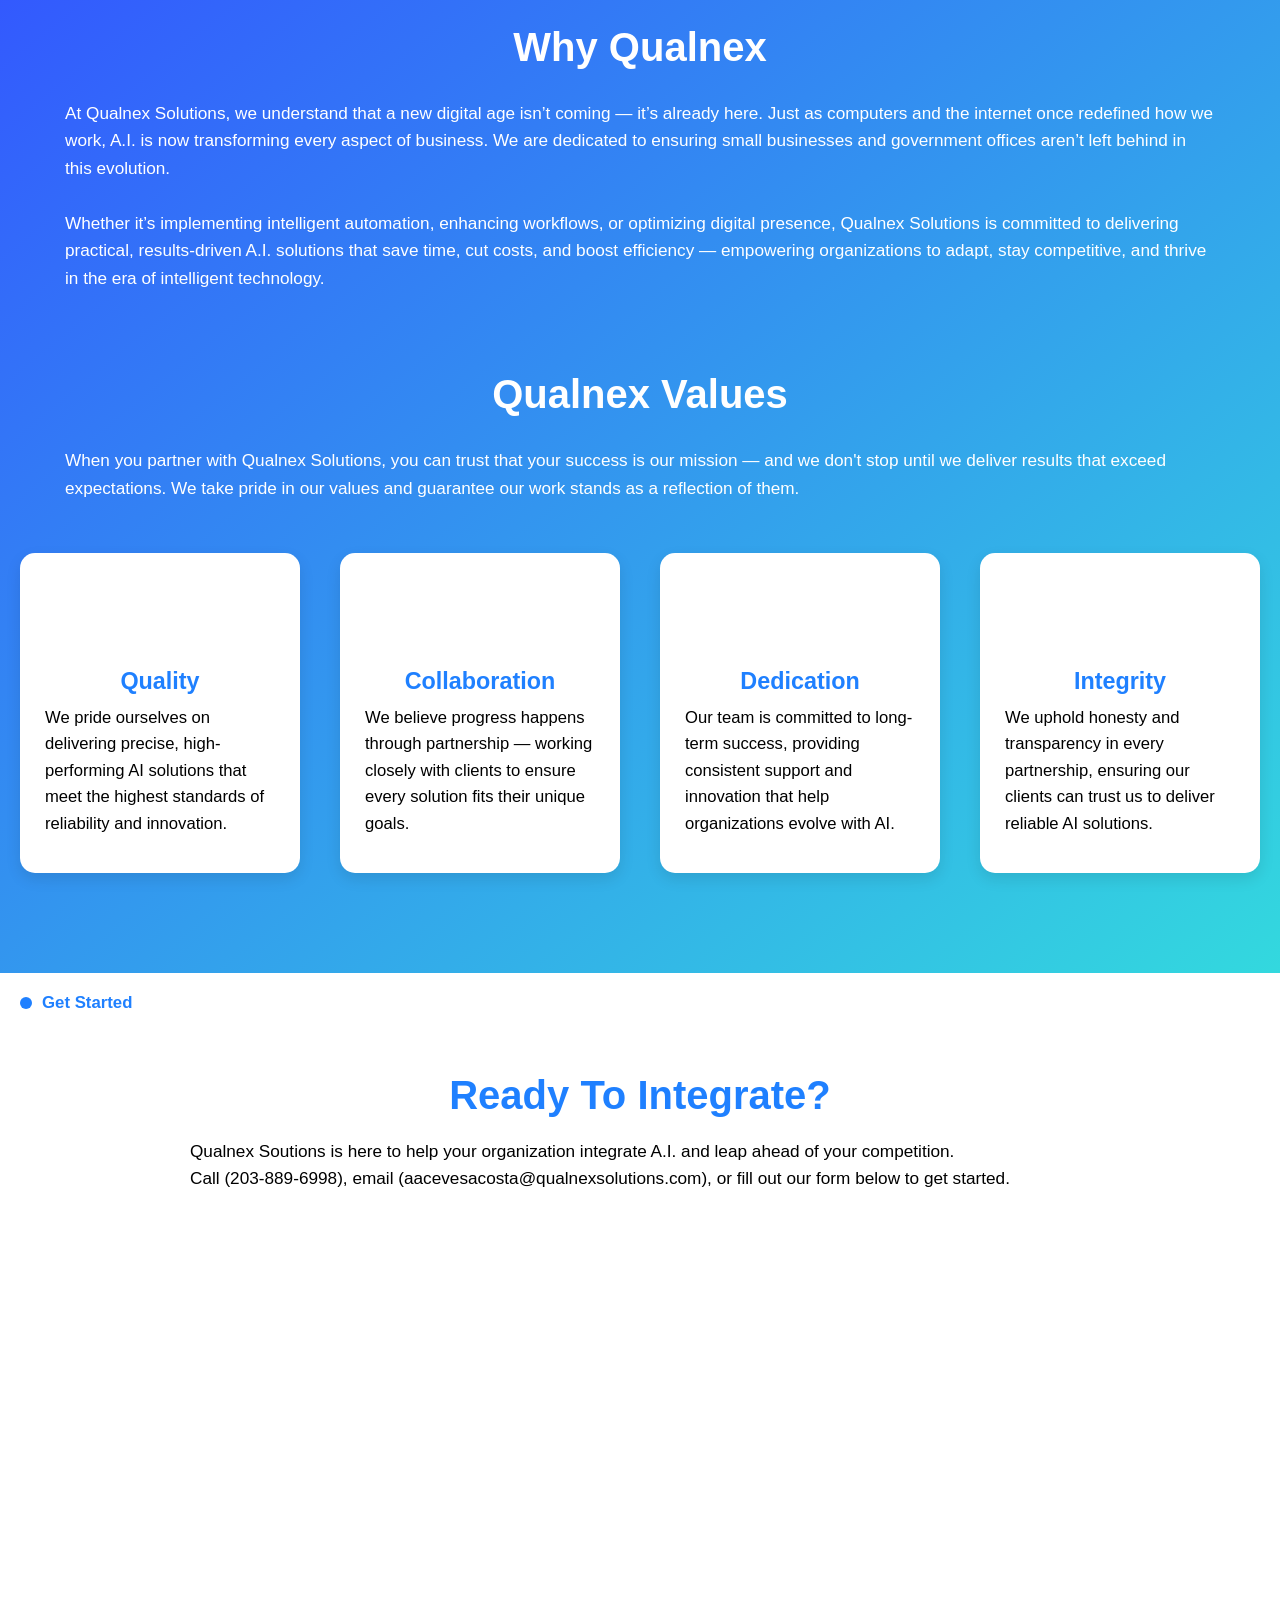
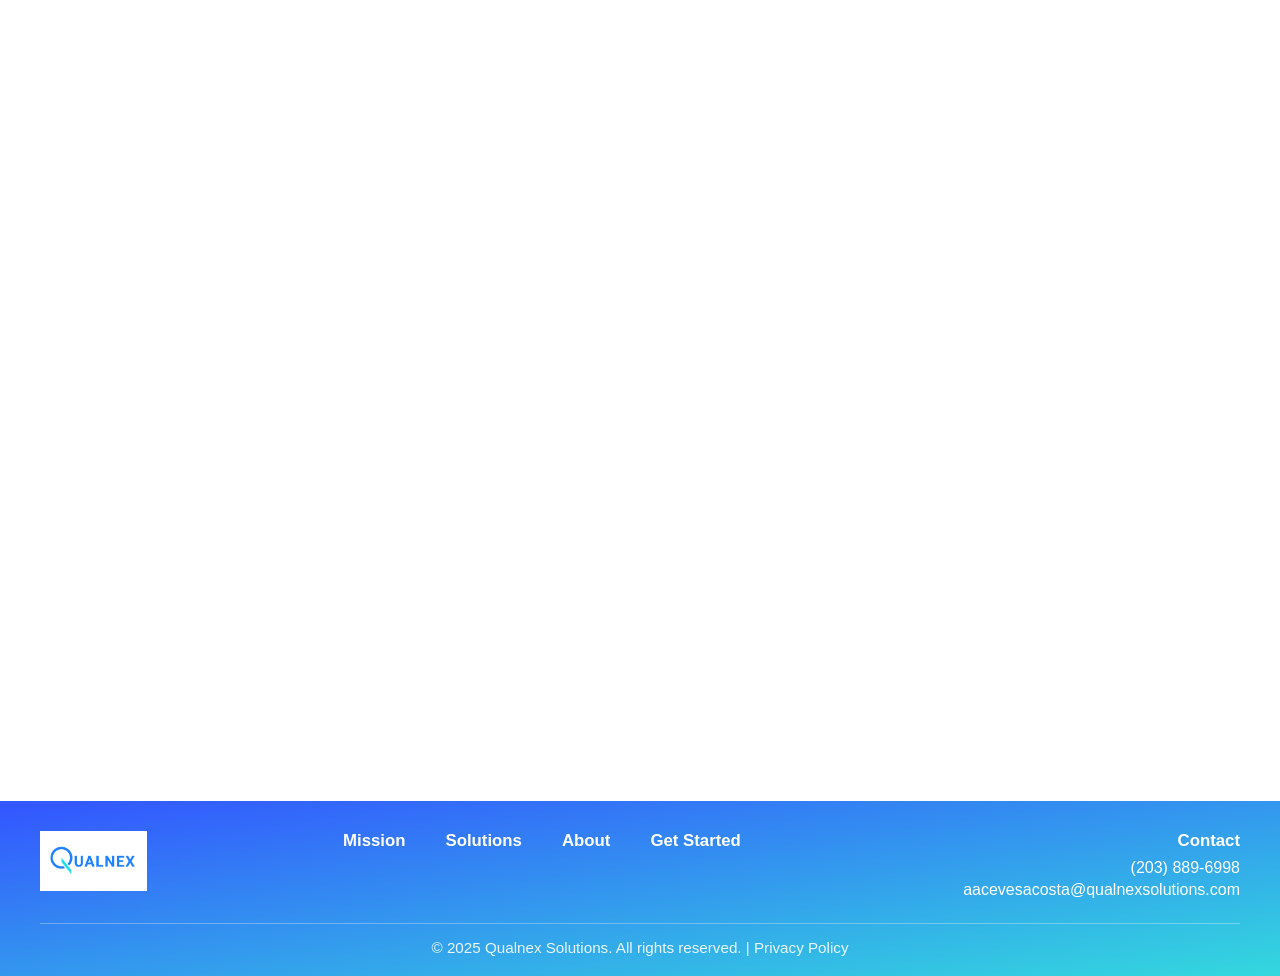
==== commit 1fcf7b77: "Update index.html" ====
--- a/index.html
+++ b/index.html
@@ -54,7 +54,7 @@
     
     <!-- ✅ Hero Section -->
     <section id="home" class="hero">
-      <h1>TRANSFORMING SMALL BUSINESSES AND GOVERNMENT OFFICES WITH A.I.</h1>
+      <h1>TRANSFORMING SMALL BUSINESSES AND ORGANIZATIONS WITH A.I.</h1>
       </section>
 
 
--- a/style.css
+++ b/style.css
@@ -140,7 +140,7 @@
     background-image: url("websitebannerQS_NASA.jpg");
     background-size: cover;
     background-position: center;
-    filter: brightness(1.4);
+    filter: brightness(1);
     z-index: 0;
   }
   
